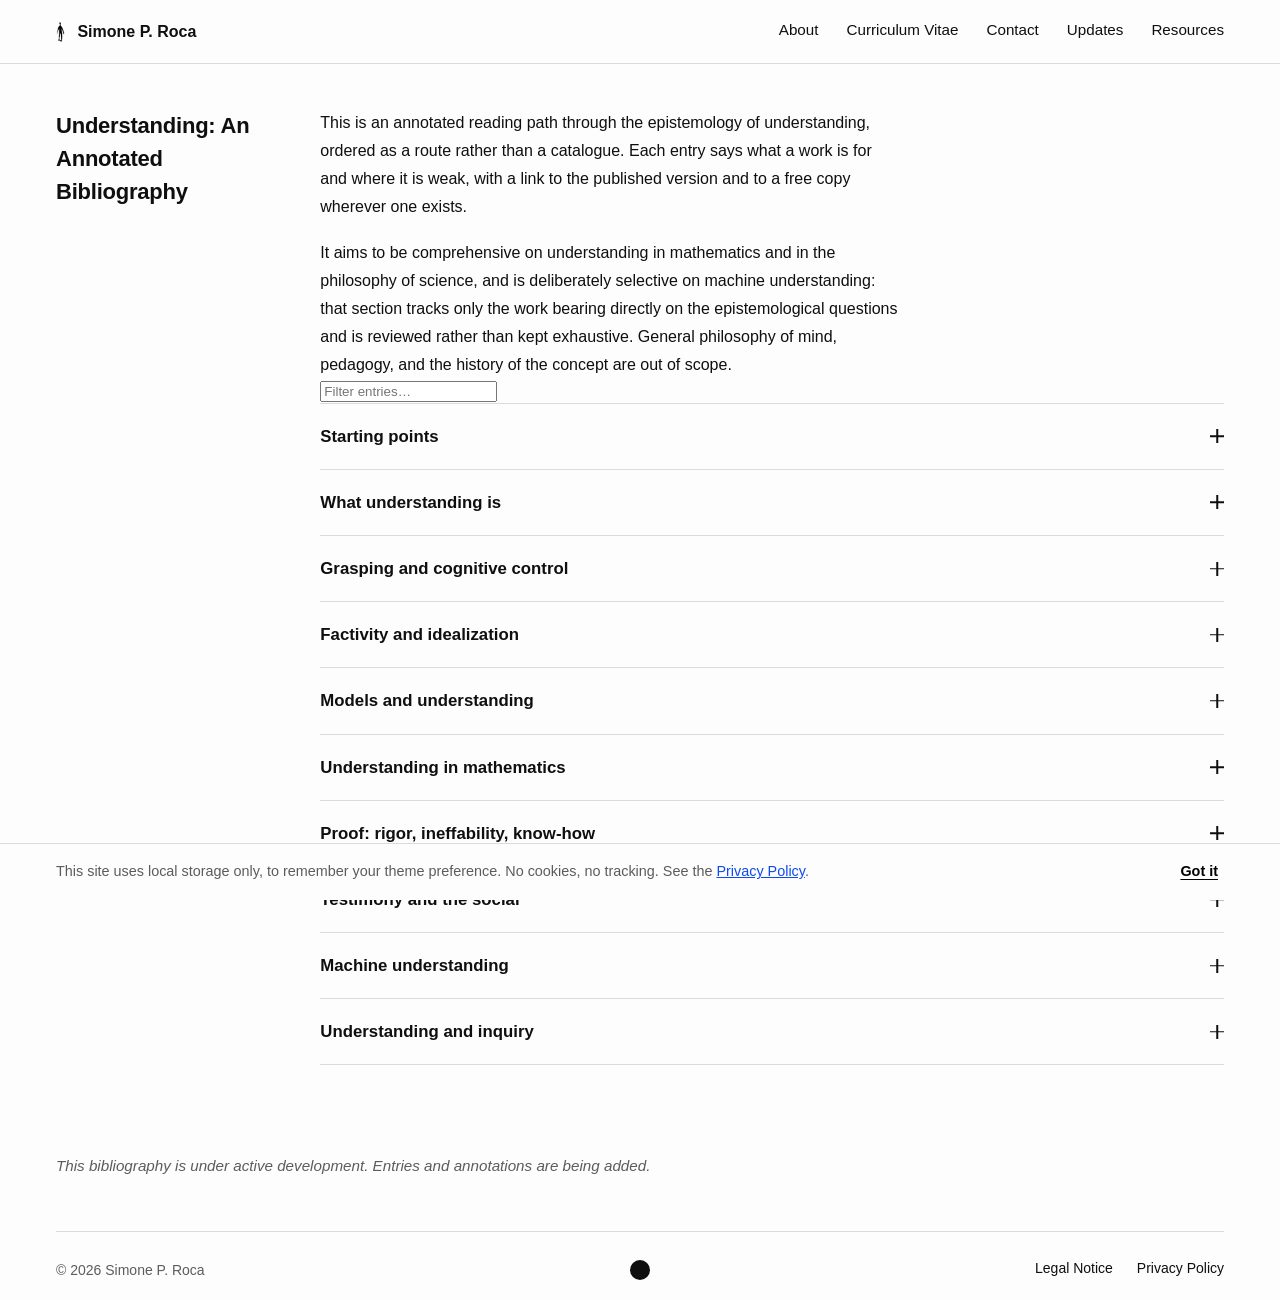
==== understanding/index.html @ 66e04dba "feat: scaffold /understanding/ bibliography page and wire Resources nav Co-Authored-By: Claude Sonne" ====
<!doctype html>
<html lang="en">
<head>
  <meta charset="utf-8" />
  <meta name="viewport" content="width=device-width, initial-scale=1" />
  <title>Understanding: An Annotated Bibliography &mdash; Simone P. Roca</title>
  <meta name="description" content="A curated, annotated reading path through the epistemology of understanding as it bears on mathematics and on machines." />
  <link rel="canonical" href="https://simone-p-roca.github.io/understanding/" />
  <link rel="shortcut icon" href="/favicon.ico" />
  <link rel="icon" href="/assets/icons/favicon.ico" sizes="any" />
  <link rel="icon" type="image/png" href="/assets/icons/favicon-32x32.png" sizes="32x32" />
  <link rel="icon" type="image/png" href="/assets/icons/favicon-16x16.png" sizes="16x16" />
  <link rel="apple-touch-icon" href="/assets/icons/apple-touch-icon.png" />
  <link rel="stylesheet" href="/assets/css/style.css" />
  <link rel="stylesheet" href="/assets/css/print.css" media="print" />
  <link rel="alternate" type="application/rss+xml" title="Simone P. Roca" href="/feed.xml" />
  <script>
    (function () {
      if ("scrollRestoration" in history) {
        history.scrollRestoration = "manual";
      }
      var isReload = false;
      try {
        var navEntries = performance.getEntriesByType("navigation");
        if (navEntries && navEntries[0]) {
          isReload = navEntries[0].type === "reload";
        } else if (performance.navigation) {
          isReload = performance.navigation.type === 1;
        }
      } catch (e) {}
      if (isReload) {
        (function () {
          function resetScroll() {
            if (window.location.hash) {
              try {
                history.replaceState(null, "", window.location.pathname + window.location.search);
              } catch (e) {}
            }
            window.scrollTo(0, 0);
          }
          resetScroll();
          requestAnimationFrame(resetScroll);
          window.addEventListener("pageshow", resetScroll);
          window.addEventListener("load", resetScroll);
        })();
      }
      try {
        var t = localStorage.getItem("theme");
        if (t !== "light" && t !== "dark") {
          t = window.matchMedia("(prefers-color-scheme: dark)").matches ? "dark" : "light";
        }
        document.documentElement.setAttribute("data-theme", t);
      } catch (e) {}
    })();
  </script>
</head>
<body>
  <a href="#main" class="skip-link">Skip to main content</a>
  <header class="nav is-scrolled">
    <div class="nav__inner">
      <div class="nav__brand">
        <a href="/" class="nav__logo" aria-label="Simone P. Roca, home">
          <img src="/assets/icons/logo-mark.png" alt="" width="20" height="47" />
        </a>
        <a href="/" class="nav__name" aria-hidden="true" tabindex="-1">Simone P. Roca</a>
      </div>
      <nav class="nav__links" aria-label="Primary">
        <a href="/#about">About</a>
        <a href="/#cv" aria-label="Curriculum Vitae"><span class="full" aria-hidden="true">Curriculum Vitae</span><span class="short" aria-hidden="true">CV</span></a>
        <a href="/#contact">Contact</a>
        <a href="/#updates">Updates</a>
        <a href="/understanding/" aria-current="page">Resources</a>
      </nav>
    </div>
  </header>

  <main id="main" tabindex="-1">
    <section class="block">
      <div class="wrap block__grid">
        <h1 class="block__title">Understanding: An Annotated Bibliography</h1>
        <div class="block__content">
          <p>This is an annotated reading path through the epistemology of understanding, ordered as a route rather than a catalogue. Each entry says what a work is for and where it is weak, with a link to the published version and to a free copy wherever one exists.</p>
          <p>It aims to be comprehensive on understanding in mathematics and in the philosophy of science, and is deliberately selective on machine understanding: that section tracks only the work bearing directly on the epistemological questions and is reviewed rather than kept exhaustive. General philosophy of mind, pedagogy, and the history of the concept are out of scope.</p>
          <input
            type="search"
            class="bib-filter"
            id="bib-filter"
            placeholder="Filter entries&hellip;"
            aria-label="Filter bibliography entries"
            autocomplete="off"
          />
          <p class="bib-count" id="bib-count" aria-live="polite" hidden></p>
          <details class="cv-section">
            <summary><h3>Starting points</h3><span class="cv-toggle" aria-hidden="true"></span></summary>
            <div class="cv-section__content"></div>
          </details>
          <details class="cv-section">
            <summary><h3>What understanding is</h3><span class="cv-toggle" aria-hidden="true"></span></summary>
            <div class="cv-section__content"></div>
          </details>
          <details class="cv-section">
            <summary><h3>Grasping and cognitive control</h3><span class="cv-toggle" aria-hidden="true"></span></summary>
            <div class="cv-section__content"></div>
          </details>
          <details class="cv-section">
            <summary><h3>Factivity and idealization</h3><span class="cv-toggle" aria-hidden="true"></span></summary>
            <div class="cv-section__content"></div>
          </details>
          <details class="cv-section">
            <summary><h3>Models and understanding</h3><span class="cv-toggle" aria-hidden="true"></span></summary>
            <div class="cv-section__content"></div>
          </details>
          <details class="cv-section">
            <summary><h3>Understanding in mathematics</h3><span class="cv-toggle" aria-hidden="true"></span></summary>
            <div class="cv-section__content"></div>
          </details>
          <details class="cv-section">
            <summary><h3>Proof: rigor, ineffability, know-how</h3><span class="cv-toggle" aria-hidden="true"></span></summary>
            <div class="cv-section__content"></div>
          </details>
          <details class="cv-section">
            <summary><h3>Testimony and the social</h3><span class="cv-toggle" aria-hidden="true"></span></summary>
            <div class="cv-section__content"></div>
          </details>
          <details class="cv-section">
            <summary><h3>Machine understanding</h3><span class="cv-toggle" aria-hidden="true"></span></summary>
            <div class="cv-section__content">
              <p class="placeholder">Reviewed August 2026 &mdash; selective by design.</p>
            </div>
          </details>
          <details class="cv-section">
            <summary><h3>Understanding and inquiry</h3><span class="cv-toggle" aria-hidden="true"></span></summary>
            <div class="cv-section__content"></div>
          </details>
        </div>
      </div>
    </section>

    <section class="block">
      <div class="wrap">
        <p class="placeholder">This bibliography is under active development. Entries and annotations are being added.</p>
      </div>
    </section>
  </main>

  <hr class="divider" />

  <footer class="footer">
    <div class="wrap footer__grid">
      <p class="footer__copyright">&copy; 2026 Simone P. Roca</p>
      <button type="button" class="theme-toggle" aria-label="Toggle dark mode" aria-pressed="false"></button>
      <nav class="footer__legal" aria-label="Legal">
        <a href="/legal-notice.html">Legal Notice</a>
        <a href="/privacy-policy.html">Privacy Policy</a>
      </nav>
    </div>
  </footer>

  <script src="/assets/js/main.js"></script>
</body>
</html>
---- assets/css/style.css ----
/* ---------- Tokens ---------- */
:root {
  --bg: #fdfdfd;
  --fg: #0f0f0f;
  --fg-muted: #5c5c5c;
  --border: rgba(15, 15, 15, 0.14);
  --accent: #0E4BEF;
  --nav-height: 64px;
  --side-pad: clamp(20px, 5vw, 56px);
  --font-sans: Helvetica, "Helvetica Neue", Arial, sans-serif;
}

@media (prefers-color-scheme: dark) {
  :root:not([data-theme="light"]) {
    --bg: #0d0d0d;
    --fg: #f2f2f2;
    --fg-muted: #a3a3a3;
    --border: rgba(255, 255, 255, 0.16);
    --accent: #7999ED;
  }
}
:root[data-theme="dark"] {
  --bg: #0d0d0d;
  --fg: #f2f2f2;
  --fg-muted: #a3a3a3;
  --border: rgba(255, 255, 255, 0.16);
  --accent: #7999ED;
}

/* ---------- Reset ---------- */
*, *::before, *::after { box-sizing: border-box; }
html { -webkit-text-size-adjust: 100%; }
body {
  margin: 0;
  background: var(--bg);
  color: var(--fg);
  font-family: var(--font-sans);
  font-feature-settings: "cv02", "cv03", "cv04", "cv11";
  line-height: 1.5;
  -webkit-font-smoothing: antialiased;
}
h1, h2, h3, h4, p, address { margin: 0; }
a { color: inherit; }
img { max-width: 100%; display: block; }
.accent { color: var(--accent); }

:focus-visible {
  outline: 2px solid var(--accent);
  outline-offset: 2px;
}

.skip-link {
  position: absolute;
  top: 0;
  left: 0;
  z-index: 100;
  transform: translateY(-100%);
  padding: 12px 20px;
  background: var(--fg);
  color: var(--bg);
  font-weight: 700;
  text-decoration: none;
  transition: transform 0.15s ease;
}
.skip-link:focus-visible {
  transform: translateY(0);
  outline-color: var(--bg);
}

.wrap {
  padding-inline: var(--side-pad);
}

/* ---------- Nav ---------- */
.nav {
  position: sticky;
  top: 0;
  z-index: 20;
  height: var(--nav-height);
  background: var(--bg);
  border-bottom: 1px solid transparent;
  transition: border-color 0.3s ease;
}
.nav.is-scrolled { border-bottom-color: var(--border); }
.nav__inner {
  padding-inline: var(--side-pad);
  height: 100%;
  display: flex;
  align-items: center;
  justify-content: space-between;
  gap: 16px;
}
.nav__brand {
  display: flex;
  align-items: center;
  gap: 12px;
}
.nav__logo {
  display: flex;
  align-items: center;
  flex-shrink: 0;
  transition: opacity 0.15s ease;
}
.nav__logo:hover { opacity: 0.7; }
.nav__logo img {
  display: block;
  height: 22px;
  width: auto;
}
:root[data-theme="dark"] .nav__logo img { filter: invert(1); }
@media (prefers-color-scheme: dark) {
  :root:not([data-theme="light"]) .nav__logo img { filter: invert(1); }
}
.nav__name {
  font-weight: 700;
  text-decoration: none;
  white-space: nowrap;
  opacity: 0;
  transform: translateY(-4px);
  transition: opacity 0.18s ease, transform 0.18s ease;
  pointer-events: none;
}
.nav.is-scrolled .nav__name {
  opacity: 1;
  transform: translateY(0);
  pointer-events: auto;
}
.nav__links {
  display: flex;
  align-items: center;
  gap: clamp(14px, 2.5vw, 28px);
  font-size: 0.95rem;
  font-weight: 500;
}
.nav__links a {
  text-decoration: none;
  border-bottom: 1px solid transparent;
  padding-bottom: 2px;
  transition: border-color 0.2s ease, opacity 0.15s ease;
}
.nav__links a:hover { border-color: var(--fg); opacity: 0.7; }
.nav__links .short { display: none; }
@media (max-width: 480px) {
  .nav__links .full { display: none; }
  .nav__links .short { display: inline; }
}

/* ---------- Hero ---------- */
.hero {
  padding-top: clamp(40px, 8vh, 88px);
  padding-bottom: clamp(28px, 5vh, 56px);
}
.hero h1 {
  font-size: clamp(1.9rem, 1rem + 4.5vw, 4.4rem);
  font-weight: 800;
  letter-spacing: -0.02em;
  line-height: 1.18;
}
.hero__inner {
  display: grid;
  grid-template-columns: 1fr;
  gap: 24px;
  align-items: center;
}
@media (min-width: 768px) {
  .hero__inner { grid-template-columns: 1fr 4fr; gap: clamp(24px, 3vw, 48px); }
}
.hero__photo {
  width: clamp(96px, 14vw, 200px);
  height: clamp(96px, 14vw, 200px);
  border-radius: 50%;
  object-fit: cover;
}

/* ---------- Dividers ---------- */
.divider {
  border: none;
  border-top: 1px solid var(--border);
  margin-inline: var(--side-pad);
  scroll-margin-top: var(--nav-height);
}

/* ---------- Blocks ---------- */
.block { padding-block: clamp(28px, 5vh, 56px); }
.block__grid {
  display: grid;
  grid-template-columns: 1fr;
  gap: 20px;
}
@media (min-width: 768px) {
  .block__grid { grid-template-columns: 1fr 4fr; gap: clamp(24px, 3vw, 48px); }
}
.block__title {
  font-size: 1.375rem;
  font-weight: 700;
  letter-spacing: -0.01em;
}
.cv-download {
  display: inline-flex;
  align-items: center;
  gap: 8px;
  margin-top: 14px;
  padding: 7px 15px;
  font-size: 0.9rem;
  font-weight: 500;
  color: var(--fg);
  text-decoration: none;
  border: 1px solid var(--border);
  border-radius: 999px;
  transition: border-color 0.2s ease, opacity 0.15s ease;
}
.cv-download:hover { border-color: var(--fg); }
.cv-download:focus-visible {
  outline: 2px solid var(--accent);
  outline-offset: 2px;
}
.cv-download__icon {
  width: 9px;
  height: 9px;
  border-left: 1.5px solid currentColor;
  border-bottom: 1.5px solid currentColor;
  transform: translateY(-2px) rotate(-45deg);
  flex-shrink: 0;
}
.block__content p {
  font-size: 1rem;
  line-height: 1.75;
  max-width: 65ch;
}
.block__content p + p { margin-top: 1.1em; }
.block__content--cols {
  column-count: 1;
  column-gap: 48px;
}
/* Keep each paragraph whole; never split a line off into the next column. */
.block__content--cols p { break-inside: avoid; }
@media (min-width: 768px) {
  .block__content--cols { column-count: 2; }
}
.block__content em, .block__content i { font-style: italic; }
.block__content a {
  text-decoration: underline;
  text-underline-offset: 2px;
  transition: opacity 0.15s ease;
}
.block__content a:hover { opacity: 0.7; }

/* ---------- CV accordion ---------- */
.cv-section {
  border-top: 1px solid var(--border);
}
.cv-section:last-of-type { border-bottom: 1px solid var(--border); }
.cv-section summary {
  cursor: pointer;
  list-style: none;
  display: flex;
  align-items: center;
  justify-content: space-between;
  padding-block: 20px;
  transition: opacity 0.15s ease;
}
.cv-section summary:hover { opacity: 0.7; }
.cv-section summary::-webkit-details-marker { display: none; }
.cv-section summary h3 {
  font-size: 1.05rem;
  font-weight: 700;
}
.cv-toggle {
  position: relative;
  width: 14px;
  height: 14px;
  flex-shrink: 0;
}
.cv-toggle::before,
.cv-toggle::after {
  content: "";
  position: absolute;
  background: var(--fg);
  transition: transform 0.2s ease;
}
.cv-toggle::before {
  top: 50%;
  left: 0;
  width: 100%;
  height: 1.5px;
  transform: translateY(-50%);
}
.cv-toggle::after {
  left: 50%;
  top: 0;
  width: 1.5px;
  height: 100%;
  transform: translateX(-50%);
}
.cv-section[open] .cv-toggle::after { transform: translateX(-50%) scaleY(0); }
.cv-section__content { padding-bottom: 24px; }
.block__content .cv-entry {
  font-size: 1rem;
  line-height: 1.6;
  max-width: none;
}
.cv-entry + .cv-entry { margin-top: 10px; }
.cv-entry__title { font-weight: 700; }
.cv-entry__meta { color: var(--fg-muted); }
.placeholder {
  font-size: 0.95rem;
  font-style: italic;
  color: var(--fg-muted);
}
.legal-heading {
  font-size: 1.05rem;
  font-weight: 700;
  margin-top: 1.75em;
}
.legal-heading:first-of-type { margin-top: 1.25em; }
.legal-heading + p { margin-top: 0.5em; }

/* ---------- Contact ---------- */
.block__content--split {
  display: flex;
  flex-direction: column;
  gap: 32px;
}
@media (min-width: 640px) {
  .block__content--split {
    flex-direction: row;
    gap: clamp(24px, 3vw, 48px);
  }
  .block__content--split > * { flex: 1 1 0; }
}
.contact-links {
  display: grid;
  grid-template-columns: repeat(2, auto);
  grid-template-rows: repeat(3, auto);
  grid-auto-flow: column;
  column-gap: 40px;
  row-gap: 8px;
}
.contact-links a {
  width: fit-content;
  text-decoration: underline;
  text-underline-offset: 3px;
  font-size: 1rem;
  transition: opacity 0.15s ease;
}
.contact-links a:hover { opacity: 0.7; }
address {
  font-style: normal;
  line-height: 1.75;
  color: var(--fg-muted);
  font-size: 0.95rem;
}

/* ---------- Updates ---------- */
.updates-list {
  list-style: none;
  margin: 0;
  padding: 0;
}
.updates-item {
  display: flex;
  gap: 24px;
  padding-block: 16px;
  border-top: 1px solid var(--border);
  scroll-margin-top: var(--nav-height);
}
.updates-item[hidden] {
  display: none;
}
.updates-date {
  flex: 0 0 140px;
  font-variant-numeric: tabular-nums;
  color: var(--fg-muted);
  font-size: 0.95rem;
}
.updates-text {
  flex: 1;
  font-size: 1rem;
  line-height: 1.6;
}
@media (max-width: 480px) {
  .updates-item { flex-direction: column; gap: 4px; }
  .updates-date { flex: none; }
}
.updates-more {
  display: block;
  margin-top: 24px;
  font: inherit;
  font-size: 0.95rem;
  font-weight: 500;
  color: var(--fg);
  background: none;
  border: none;
  padding: 0;
  text-decoration: underline;
  text-underline-offset: 3px;
  cursor: pointer;
  transition: opacity 0.15s ease;
}
.updates-more:hover { opacity: 0.7; }

/* ---------- Footer ---------- */
.footer__grid {
  display: grid;
  grid-template-columns: 1fr auto 1fr;
  align-items: center;
  gap: 16px;
  padding-block: 18px;
}
.footer__copyright {
  font-size: 0.875rem;
  color: var(--fg-muted);
}
.footer__legal {
  display: flex;
  justify-content: flex-end;
  gap: 24px;
  font-size: 0.875rem;
}
.footer__legal a {
  text-decoration: none;
  border-bottom: 1px solid transparent;
  padding-bottom: 2px;
  transition: border-color 0.2s ease, opacity 0.15s ease;
}
.footer__legal a:hover { border-color: var(--fg); opacity: 0.7; }

.theme-toggle {
  justify-self: center;
  width: 20px;
  height: 20px;
  border-radius: 50%;
  border: none;
  background: var(--fg);
  padding: 0;
  cursor: pointer;
  transition: transform 0.15s ease, opacity 0.15s ease;
}
.theme-toggle:hover { transform: scale(1.1); opacity: 0.7; }

@media (max-width: 560px) {
  .footer__grid {
    grid-template-columns: 1fr;
    justify-items: center;
    gap: 20px;
    text-align: center;
  }
  .footer__legal { justify-content: center; }
}

/* ---------- 404 ---------- */
.error-hero {
  min-height: calc(100dvh - var(--nav-height));
  display: flex;
  align-items: center;
}
.error-hero .wrap { padding-block: clamp(40px, 8vh, 88px); }
.error-hero h1 { display: flex; flex-direction: column; }
.error-code {
  font-size: clamp(4rem, 2rem + 10vw, 9rem);
  font-weight: 800;
  line-height: 1;
  letter-spacing: -0.02em;
}
.error-title {
  font-size: clamp(1.5rem, 1rem + 2vw, 2.25rem);
  font-weight: 800;
  letter-spacing: -0.02em;
  margin-top: 8px;
}
.error-text {
  margin-top: 16px;
  font-size: 1rem;
  color: var(--fg-muted);
  max-width: 45ch;
}
.error-link {
  display: inline-block;
  margin-top: 24px;
  text-decoration: underline;
  text-underline-offset: 3px;
  transition: opacity 0.15s ease;
}
.error-link:hover { opacity: 0.7; }

/* ---------- Reduced motion ---------- */
@media (prefers-reduced-motion: reduce) {
  .nav__name, .nav, .cv-toggle::before, .cv-toggle::after, .theme-toggle,
  .nav__logo, .nav__links a, .cv-section summary, .contact-links a,
  .updates-more, .footer__legal a, .block__content a, .skip-link,
  .cv-download, .cookie-banner button {
    transition: none !important;
  }
}

/* ---------- Cookie banner ---------- */
.cookie-banner {
  position: fixed;
  bottom: 0;
  left: 0;
  right: 0;
  z-index: 50;
  display: flex;
  flex-wrap: wrap;
  align-items: center;
  justify-content: space-between;
  gap: 16px;
  padding: 16px var(--side-pad);
  background: var(--bg);
  border-top: 1px solid var(--border);
  font-size: 0.9rem;
}
.cookie-banner p { margin: 0; color: var(--fg-muted); }
.cookie-banner a { color: var(--accent); text-decoration: underline; }
.cookie-banner button {
  flex-shrink: 0;
  font: inherit;
  font-weight: 700;
  background: none;
  border: none;
  text-decoration: underline;
  text-underline-offset: 3px;
  cursor: pointer;
  transition: opacity 0.15s ease;
}
.cookie-banner button:hover { opacity: 0.7; }
---- assets/css/print.css ----
@media print {
  :root {
    --bg: #fff;
    --fg: #000;
    --fg-muted: #333;
    --border: #000;
    --accent: #000;
  }

  .nav,
  .footer,
  .theme-toggle {
    display: none;
  }

  body {
    background: #fff;
    color: #000;
    font-size: 11pt;
  }

  a {
    text-decoration: underline;
  }

  a[href^="http"]::after {
    content: " (" attr(href) ")";
    font-size: 9pt;
  }

  .block__title,
  h1, h2, h3 {
    break-after: avoid;
  }

  p,
  address,
  .cv-section,
  .updates-item {
    break-inside: avoid;
  }

  /* Print full CV content, not just the collapsed accordion headers */
  .cv-toggle {
    display: none;
  }
  .cv-section:not([open]) .cv-section__content {
    display: block !important;
  }

  /* Print every update row, not just the ones currently expanded in the browser */
  .updates-item[hidden] {
    display: flex !important;
  }
  .updates-more,
  .cv-download {
    display: none;
  }

  .divider {
    border-top-color: #000;
  }

  @page {
    margin: 2cm;
  }
}
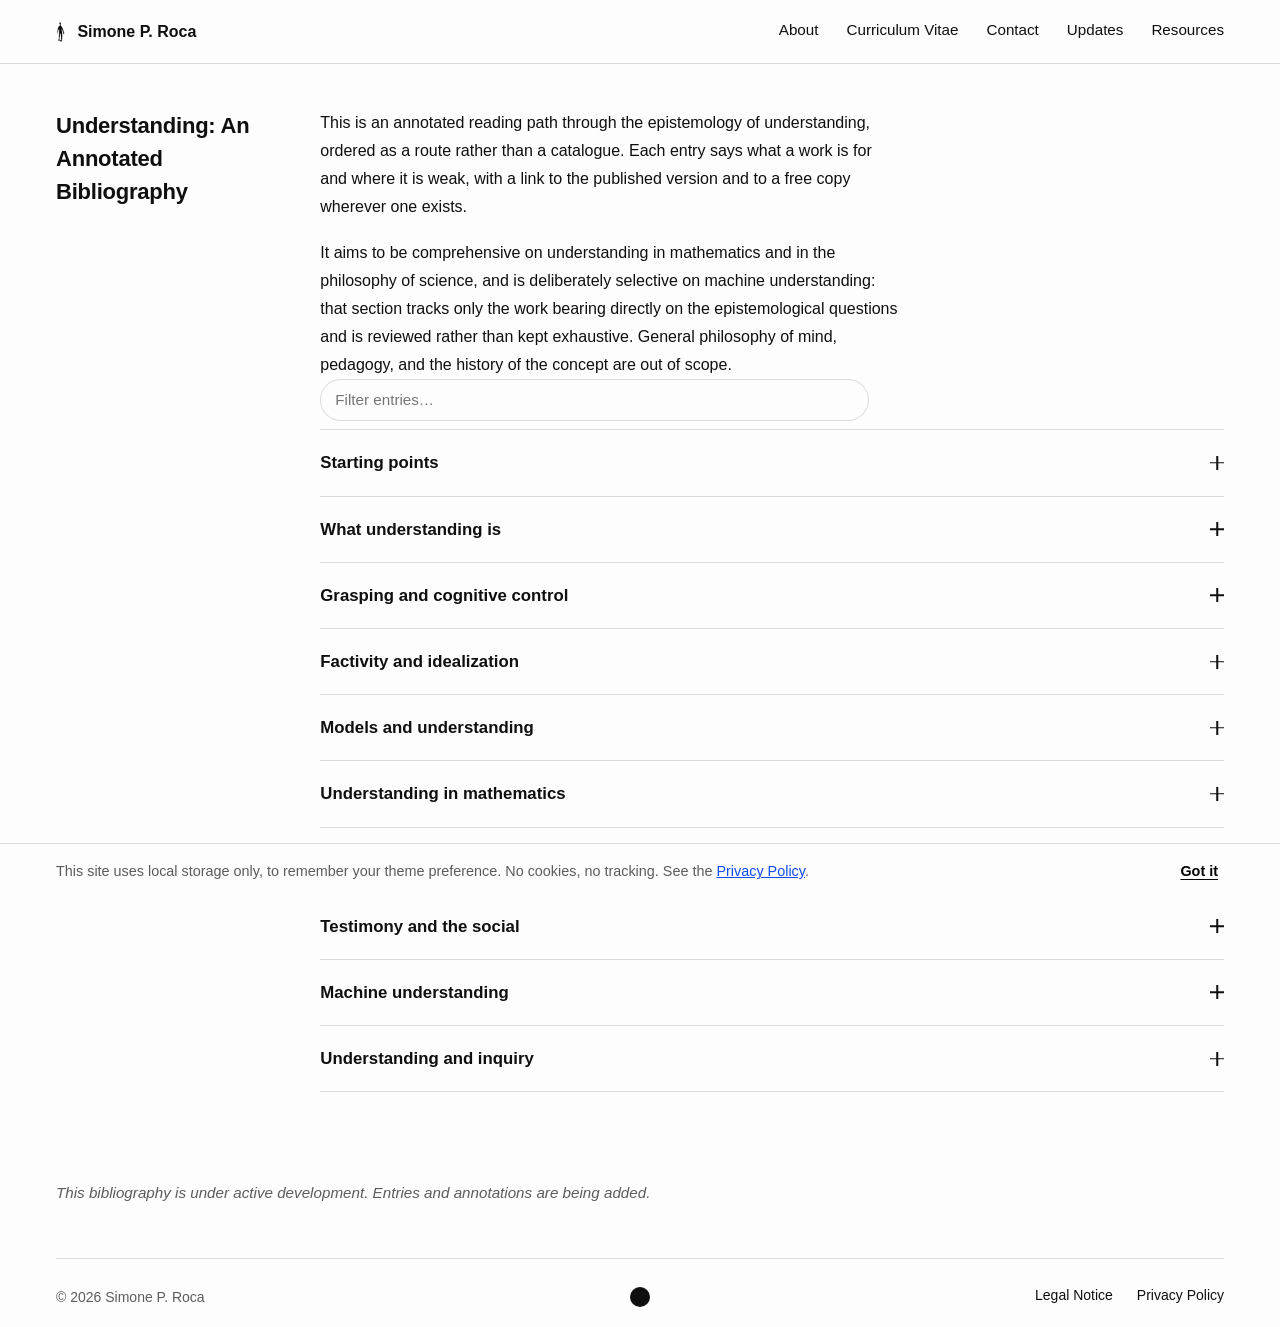
==== commit 6693c860: "feat: seed /understanding/ with 25 entries (citations + links, annotations pending) Populate all ten" ====
--- a/understanding/index.html
+++ b/understanding/index.html
@@ -92,45 +92,179 @@
           <p class="bib-count" id="bib-count" aria-live="polite" hidden></p>
           <details class="cv-section">
             <summary><h3>Starting points</h3><span class="cv-toggle" aria-hidden="true"></span></summary>
-            <div class="cv-section__content"></div>
+            <div class="cv-section__content">
+              <div class="bib-entry" id="bib-hannon2021">
+                <p class="bib-entry__cite">Hannon, M. (2021). <cite>Recent Work in the Epistemology of Understanding</cite>. American Philosophical Quarterly, 58(3), 269&ndash;290.</p>
+                <p class="bib-entry__links"><a href="https://doi.org/10.2307/48616060">DOI</a> <a href="https://philarchive.org/rec/HANRWI-2">Free copy</a></p>
+                <p class="bib-entry__note bib-entry__note--stub">Annotation in progress.</p>
+              </div>
+              <div class="bib-entry" id="bib-gordon2017">
+                <p class="bib-entry__cite">Gordon, E. C. (2017). <cite>Understanding in Epistemology</cite>. Internet Encyclopedia of Philosophy.</p>
+                <p class="bib-entry__links"><a href="https://iep.utm.edu/understa/">Publisher</a></p>
+                <p class="bib-entry__note bib-entry__note--stub">Annotation in progress.</p>
+              </div>
+              <div class="bib-entry" id="bib-baumberger2016">
+                <p class="bib-entry__cite">Baumberger, C., Beisbart, C. &amp; Brun, G. (2016). <cite>What Is Understanding? An Overview of Recent Debates in Epistemology and Philosophy of Science</cite>. In S. R. Grimm, C. Baumberger &amp; S. Ammon (Eds.), Explaining Understanding: New Perspectives from Epistemology and Philosophy of Science. Routledge.</p>
+                <p class="bib-entry__links"><a href="https://www.taylorfrancis.com/chapters/edit/10.4324/9781315686110-1/understanding-overview-recent-debates-epistemology-philosophy-science-christoph-baumberger-claus-beisbart-georg-brun">Publisher</a> <a href="https://www.research-collection.ethz.ch/handle/20.500.11850/121803">Free copy</a></p>
+                <p class="bib-entry__note bib-entry__note--stub">Annotation in progress.</p>
+              </div>
+            </div>
           </details>
           <details class="cv-section">
             <summary><h3>What understanding is</h3><span class="cv-toggle" aria-hidden="true"></span></summary>
-            <div class="cv-section__content"></div>
+            <div class="cv-section__content">
+              <div class="bib-entry" id="bib-kvanvig2003">
+                <p class="bib-entry__cite">Kvanvig, J. L. (2003). <cite>The Value of Knowledge and the Pursuit of Understanding</cite>. Cambridge University Press.</p>
+                <p class="bib-entry__links"><a href="https://doi.org/10.1017/CBO9780511498909">DOI</a></p>
+                <p class="bib-entry__note bib-entry__note--stub">Annotation in progress.</p>
+              </div>
+              <div class="bib-entry" id="bib-grimm2006">
+                <p class="bib-entry__cite">Grimm, S. R. (2006). <cite>Is Understanding a Species of Knowledge?</cite> The British Journal for the Philosophy of Science, 57(3), 515&ndash;535.</p>
+                <p class="bib-entry__links"><a href="https://doi.org/10.1093/bjps/axl015">DOI</a> <a href="https://faculty.fordham.edu/sgrimm/Site/Papers_and_Presentations_files/Grimm-2006-BJPS-Is%20Understanding%20a%20Species%20of%20Knowledge%20copy%202.pdf">Free copy</a></p>
+                <p class="bib-entry__note bib-entry__note--stub">Annotation in progress.</p>
+              </div>
+              <div class="bib-entry" id="bib-elgin2017">
+                <p class="bib-entry__cite">Elgin, C. Z. (2017). <cite>True Enough</cite>. MIT Press.</p>
+                <p class="bib-entry__links"><a href="https://doi.org/10.7551/mitpress/9780262036535.001.0001">DOI</a></p>
+                <p class="bib-entry__note bib-entry__note--stub">Annotation in progress.</p>
+              </div>
+            </div>
           </details>
           <details class="cv-section">
             <summary><h3>Grasping and cognitive control</h3><span class="cv-toggle" aria-hidden="true"></span></summary>
-            <div class="cv-section__content"></div>
+            <div class="cv-section__content">
+              <div class="bib-entry" id="bib-hills2016">
+                <p class="bib-entry__cite">Hills, A. (2016). <cite>Understanding Why</cite>. No&ucirc;s, 50(4), 661&ndash;688.</p>
+                <p class="bib-entry__links"><a href="https://doi.org/10.1111/nous.12092">DOI</a></p>
+                <p class="bib-entry__note bib-entry__note--stub">Annotation in progress.</p>
+              </div>
+              <div class="bib-entry" id="bib-chudnoff2014">
+                <p class="bib-entry__cite">Chudnoff, E. (2014). <cite>Is Intuition Based on Understanding?</cite> Philosophy and Phenomenological Research, 89(1), 42&ndash;67.</p>
+                <p class="bib-entry__links"><a href="https://doi.org/10.1111/phpr.12001">DOI</a> <a href="https://philarchive.org/rec/CHUIIB">Free copy</a></p>
+                <p class="bib-entry__note bib-entry__note--stub">Annotation in progress.</p>
+              </div>
+              <div class="bib-entry" id="bib-boghossian2016">
+                <p class="bib-entry__cite">Boghossian, P. (2016). <cite>Intuitions and the Understanding</cite>. In M. &Aacute;. Fern&aacute;ndez Vargas (Ed.), Performance Epistemology: Foundations and Applications (pp. 137&ndash;150). Oxford University Press.</p>
+                <p class="bib-entry__links"><a href="https://paulboghossian.com/docs/IU.pdf">Free copy</a></p>
+                <p class="bib-entry__note bib-entry__note--stub">Annotation in progress.</p>
+              </div>
+            </div>
           </details>
           <details class="cv-section">
             <summary><h3>Factivity and idealization</h3><span class="cv-toggle" aria-hidden="true"></span></summary>
-            <div class="cv-section__content"></div>
+            <div class="cv-section__content">
+              <div class="bib-entry" id="bib-mizrahi2012">
+                <p class="bib-entry__cite">Mizrahi, M. (2012). <cite>Idealizations and Scientific Understanding</cite>. Philosophical Studies, 160(2), 237&ndash;252.</p>
+                <p class="bib-entry__links"><a href="https://doi.org/10.1007/s11098-011-9716-3">DOI</a></p>
+                <p class="bib-entry__note bib-entry__note--stub">Annotation in progress.</p>
+              </div>
+              <div class="bib-entry" id="bib-dalessandro2024">
+                <p class="bib-entry__cite">D&rsquo;Alessandro, W. (2024). <cite>Unrealistic Models in Mathematics</cite>. Philosophers&rsquo; Imprint.</p>
+                <p class="bib-entry__links"><a href="https://doi.org/10.3998/phimp.1712">DOI</a> <a href="https://philarchive.org/rec/DALUMI">Free copy</a></p>
+                <p class="bib-entry__note bib-entry__note--stub">Annotation in progress.</p>
+              </div>
+            </div>
           </details>
           <details class="cv-section">
             <summary><h3>Models and understanding</h3><span class="cv-toggle" aria-hidden="true"></span></summary>
-            <div class="cv-section__content"></div>
+            <div class="cv-section__content">
+              <div class="bib-entry" id="bib-weisberg2013">
+                <p class="bib-entry__cite">Weisberg, M. (2013). <cite>Simulation and Similarity: Using Models to Understand the World</cite>. Oxford University Press.</p>
+                <p class="bib-entry__links"><a href="https://doi.org/10.1093/acprof:oso/9780199933662.001.0001">DOI</a></p>
+                <p class="bib-entry__note bib-entry__note--stub">Annotation in progress.</p>
+              </div>
+              <div class="bib-entry" id="bib-frigg2025">
+                <p class="bib-entry__cite">Frigg, R. &amp; Nguyen, J. (2025). <cite>Stabilising Understanding</cite>. Philosophical Studies.</p>
+                <p class="bib-entry__links"><a href="https://doi.org/10.1007/s11098-025-02384-y">DOI</a> <a href="https://researchonline.lse.ac.uk/id/eprint/128907/">Free copy</a></p>
+                <p class="bib-entry__note bib-entry__note--stub">Annotation in progress.</p>
+              </div>
+            </div>
           </details>
           <details class="cv-section">
             <summary><h3>Understanding in mathematics</h3><span class="cv-toggle" aria-hidden="true"></span></summary>
-            <div class="cv-section__content"></div>
+            <div class="cv-section__content">
+              <div class="bib-entry" id="bib-avigad2026">
+                <p class="bib-entry__cite">Avigad, J. (2026). <cite>Mathematical Understanding</cite>. PhilSci-Archive preprint.</p>
+                <p class="bib-entry__links"><a href="https://philsci-archive.pitt.edu/29256/">Free copy</a></p>
+                <p class="bib-entry__note bib-entry__note--stub">Annotation in progress.</p>
+              </div>
+              <div class="bib-entry" id="bib-hamamimorris2024">
+                <p class="bib-entry__cite">Hamami, Y. &amp; Morris, R. L. (2024). <cite>Understanding in Mathematics: The Case of Mathematical Proofs</cite>. No&ucirc;s, 58(4), 1073&ndash;1106.</p>
+                <p class="bib-entry__links"><a href="https://doi.org/10.1111/nous.12489">DOI</a> <a href="https://orbi.uliege.be/bitstream/2268/333872/1/Nous-2024-Hamami-UnderstandinginmathematicsThecaseofmathematicalproofs.pdf">Free copy</a></p>
+                <p class="bib-entry__note bib-entry__note--stub">Annotation in progress.</p>
+              </div>
+              <div class="bib-entry" id="bib-hunt2021">
+                <p class="bib-entry__cite">Hunt, J. R. (2021). <cite>Understanding and Equivalent Reformulations</cite>. Philosophy of Science, 88(5), 810&ndash;823.</p>
+                <p class="bib-entry__links"><a href="https://doi.org/10.1086/715216">DOI</a> <a href="https://philarchive.org/rec/HUNUAE">Free copy</a></p>
+                <p class="bib-entry__note bib-entry__note--stub">Annotation in progress.</p>
+              </div>
+            </div>
           </details>
           <details class="cv-section">
             <summary><h3>Proof: rigor, ineffability, know-how</h3><span class="cv-toggle" aria-hidden="true"></span></summary>
-            <div class="cv-section__content"></div>
+            <div class="cv-section__content">
+              <div class="bib-entry" id="bib-burgessdetoffoli2022">
+                <p class="bib-entry__cite">Burgess, J. P. &amp; De Toffoli, S. (2022). <cite>What Is Mathematical Rigor?</cite> APhEx, 25, 1&ndash;17.</p>
+                <p class="bib-entry__links"><a href="https://www.aphex.it/what-is-mathematical-rigor-2/">Publisher</a> <a href="https://philarchive.org/rec/BURWIM-6">Free copy</a></p>
+                <p class="bib-entry__note bib-entry__note--stub">Annotation in progress.</p>
+              </div>
+              <div class="bib-entry" id="bib-detoffoli2021">
+                <p class="bib-entry__cite">De Toffoli, S. (2021). <cite>Reconciling Rigor and Intuition</cite>. Erkenntnis, 86(6), 1783&ndash;1802.</p>
+                <p class="bib-entry__links"><a href="https://doi.org/10.1007/s10670-020-00280-x">DOI</a> <a href="https://philarchive.org/rec/DETRRA-2">Free copy</a></p>
+                <p class="bib-entry__note bib-entry__note--stub">Annotation in progress.</p>
+              </div>
+            </div>
           </details>
           <details class="cv-section">
             <summary><h3>Testimony and the social</h3><span class="cv-toggle" aria-hidden="true"></span></summary>
-            <div class="cv-section__content"></div>
+            <div class="cv-section__content">
+              <div class="bib-entry" id="bib-goldberg2010">
+                <p class="bib-entry__cite">Goldberg, S. C. (2010). <cite>Relying on Others: An Essay in Epistemology</cite>. Oxford University Press.</p>
+                <p class="bib-entry__links"><a href="https://doi.org/10.1093/acprof:oso/9780199593248.001.0001">DOI</a></p>
+                <p class="bib-entry__note bib-entry__note--stub">Annotation in progress.</p>
+              </div>
+              <div class="bib-entry" id="bib-boyd2017">
+                <p class="bib-entry__cite">Boyd, K. (2017). <cite>Testifying Understanding</cite>. Episteme, 14(1), 103&ndash;127.</p>
+                <p class="bib-entry__links"><a href="https://doi.org/10.1017/epi.2015.53">DOI</a> <a href="https://philarchive.org/rec/BOYTU">Free copy</a></p>
+                <p class="bib-entry__note bib-entry__note--stub">Annotation in progress.</p>
+              </div>
+            </div>
           </details>
           <details class="cv-section">
             <summary><h3>Machine understanding</h3><span class="cv-toggle" aria-hidden="true"></span></summary>
             <div class="cv-section__content">
               <p class="placeholder">Reviewed August 2026 &mdash; selective by design.</p>
+              <div class="bib-entry" id="bib-grimm2026">
+                <p class="bib-entry__cite">Grimm, S. R., Vukov, J. &amp; Aminoff, E. (2026). <cite>Levels of Understanding, World Models, and Artificial Intelligence</cite>. Philosophical Studies.</p>
+                <p class="bib-entry__links"><a href="https://doi.org/10.1007/s11098-026-02538-6">DOI</a> <a href="https://philarchive.org/rec/GRILOU">Free copy</a></p>
+                <p class="bib-entry__note bib-entry__note--stub">Annotation in progress.</p>
+              </div>
+              <div class="bib-entry" id="bib-chen2026">
+                <p class="bib-entry__cite">Chen, H., Grimm, S. R., Russakovsky, O. &amp; Lombrozo, T. (2026). <cite>Machine Understanding</cite>. Trends in Cognitive Sciences.</p>
+                <p class="bib-entry__links"><a href="https://doi.org/10.1016/j.tics.2026.04.003">DOI</a> <a href="https://philarchive.org/rec/CHEMUJ">Free copy</a></p>
+                <p class="bib-entry__note bib-entry__note--stub">Annotation in progress.</p>
+              </div>
+              <div class="bib-entry" id="bib-haschmidhuber2018">
+                <p class="bib-entry__cite">Ha, D. &amp; Schmidhuber, J. (2018). <cite>World Models</cite>. arXiv:1803.10122.</p>
+                <p class="bib-entry__links"><a href="https://arxiv.org/abs/1803.10122">Free copy</a></p>
+                <p class="bib-entry__note bib-entry__note--stub">Annotation in progress.</p>
+              </div>
             </div>
           </details>
           <details class="cv-section">
             <summary><h3>Understanding and inquiry</h3><span class="cv-toggle" aria-hidden="true"></span></summary>
-            <div class="cv-section__content"></div>
+            <div class="cv-section__content">
+              <div class="bib-entry" id="bib-friedman2020">
+                <p class="bib-entry__cite">Friedman, J. (2020). <cite>The Epistemic and the Zetetic</cite>. The Philosophical Review, 129(4), 501&ndash;536.</p>
+                <p class="bib-entry__links"><a href="https://doi.org/10.1215/00318108-8540918">DOI</a> <a href="https://jfriedmanphilo.github.io/E&amp;Z.pdf">Free copy</a></p>
+                <p class="bib-entry__note bib-entry__note--stub">Annotation in progress.</p>
+              </div>
+              <div class="bib-entry" id="bib-elshazly2025">
+                <p class="bib-entry__cite">El Shazly, A. (2025). <cite>Inquiring to Understand</cite>. The Philosophical Quarterly.</p>
+                <p class="bib-entry__links"><a href="https://doi.org/10.1093/pq/pqaf098">DOI</a> <a href="https://philarchive.org/rec/ELSITU">Free copy</a></p>
+                <p class="bib-entry__note bib-entry__note--stub">Annotation in progress.</p>
+              </div>
+            </div>
           </details>
         </div>
       </div>
--- a/assets/css/style.css
+++ b/assets/css/style.css
@@ -483,12 +483,56 @@
 }
 .error-link:hover { opacity: 0.7; }
 
+/* ---------- Bibliography ---------- */
+.bib-filter {
+  width: 100%;
+  max-width: 65ch;
+  margin-bottom: 8px;
+  padding: 9px 14px;
+  font: inherit;
+  font-size: 0.95rem;
+  color: var(--fg);
+  background: var(--bg);
+  border: 1px solid var(--border);
+  border-radius: 999px;
+}
+.bib-filter:focus-visible { outline: 2px solid var(--accent); outline-offset: 2px; }
+.bib-count {
+  font-size: 0.85rem;
+  color: var(--fg-muted);
+  margin-bottom: 4px;
+}
+.bib-entry { padding-block: 14px; max-width: 70ch; }
+.bib-entry + .bib-entry { border-top: 1px solid var(--border); }
+.bib-entry[hidden] { display: none; }
+.bib-entry__cite { font-size: 1rem; line-height: 1.6; }
+.bib-entry__cite cite { font-style: italic; }
+.bib-entry__links {
+  margin-top: 4px;
+  font-size: 0.9rem;
+}
+.bib-entry__links a {
+  text-decoration: underline;
+  text-underline-offset: 2px;
+  margin-right: 16px;
+  transition: opacity 0.15s ease;
+}
+.bib-entry__links a:hover { opacity: 0.7; }
+.bib-entry__note {
+  margin-top: 8px;
+  font-size: 0.95rem;
+  line-height: 1.65;
+  color: var(--fg-muted);
+}
+.bib-entry__note--stub { font-style: italic; }
+.cv-section[hidden] { display: none; }
+
 /* ---------- Reduced motion ---------- */
 @media (prefers-reduced-motion: reduce) {
   .nav__name, .nav, .cv-toggle::before, .cv-toggle::after, .theme-toggle,
   .nav__logo, .nav__links a, .cv-section summary, .contact-links a,
   .updates-more, .footer__legal a, .block__content a, .skip-link,
-  .cv-download, .cookie-banner button {
+  .cv-download, .cookie-banner button, .bib-filter, .bib-entry__links a {
     transition: none !important;
   }
 }
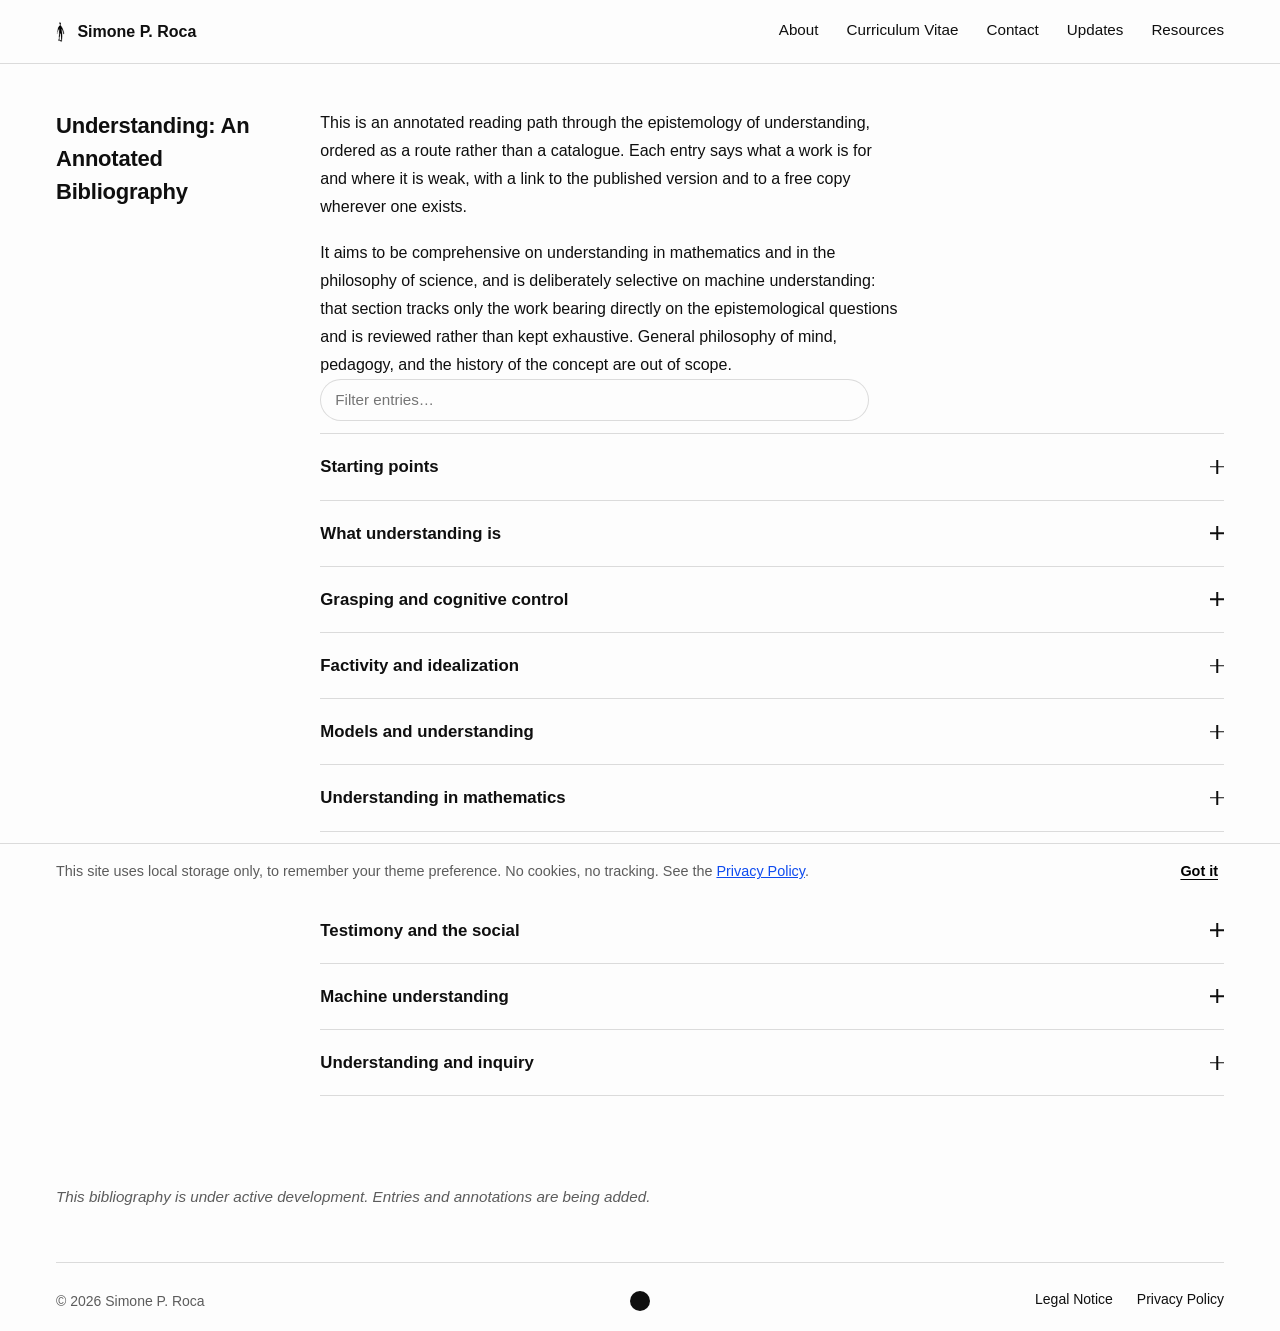
==== commit 7fb10825: "fix: mobile nav overflow, 404 paths, and review minors for /understanding/ Co-Authored-By: Claude So" ====
--- a/understanding/index.html
+++ b/understanding/index.html
@@ -89,14 +89,14 @@
             aria-label="Filter bibliography entries"
             autocomplete="off"
           />
-          <p class="bib-count" id="bib-count" aria-live="polite" hidden></p>
-          <details class="cv-section">
-            <summary><h3>Starting points</h3><span class="cv-toggle" aria-hidden="true"></span></summary>
+          <p class="bib-count" id="bib-count" aria-live="polite"></p>
+          <details class="cv-section">
+            <summary><h2>Starting points</h2><span class="cv-toggle" aria-hidden="true"></span></summary>
             <div class="cv-section__content">
               <div class="bib-entry" id="bib-hannon2021">
                 <p class="bib-entry__cite">Hannon, M. (2021). <cite>Recent Work in the Epistemology of Understanding</cite>. American Philosophical Quarterly, 58(3), 269&ndash;290.</p>
                 <p class="bib-entry__links"><a href="https://doi.org/10.2307/48616060">DOI</a> <a href="https://philarchive.org/rec/HANRWI-2">Free copy</a></p>
-                <p class="bib-entry__note bib-entry__note--stub">Annotation in progress.</p>
+                <p class="bib-entry__note">A critical survey of the epistemology of understanding that frames the field around a single question: whether understanding reduces to a species of knowledge. It sorts the literature into reductionists, who model understanding on the belief, truth, and justification conditions familiar from knowledge, and anti-reductionists, who hold that understanding tolerates luck, false idealization, or non-propositional grasp in ways knowledge does not. As a map it is useful for locating positions, though it takes the comparison with knowledge as its organising axis and says less about approaches that decline that framing.</p>
               </div>
               <div class="bib-entry" id="bib-gordon2017">
                 <p class="bib-entry__cite">Gordon, E. C. (2017). <cite>Understanding in Epistemology</cite>. Internet Encyclopedia of Philosophy.</p>
@@ -111,12 +111,12 @@
             </div>
           </details>
           <details class="cv-section">
-            <summary><h3>What understanding is</h3><span class="cv-toggle" aria-hidden="true"></span></summary>
+            <summary><h2>What understanding is</h2><span class="cv-toggle" aria-hidden="true"></span></summary>
             <div class="cv-section__content">
               <div class="bib-entry" id="bib-kvanvig2003">
                 <p class="bib-entry__cite">Kvanvig, J. L. (2003). <cite>The Value of Knowledge and the Pursuit of Understanding</cite>. Cambridge University Press.</p>
                 <p class="bib-entry__links"><a href="https://doi.org/10.1017/CBO9780511498909">DOI</a></p>
-                <p class="bib-entry__note bib-entry__note--stub">Annotation in progress.</p>
+                <p class="bib-entry__note">An early and much-cited case for treating understanding as an epistemic good distinct from knowledge, on the grounds that its object is a coherent body of information rather than an isolated proposition, and that grasping the coherence-making relations within that body survives the kind of luck that defeats knowledge. The book did much to put objectual understanding on the agenda and to align it with internalist and coherentist commitments. Its central claim that understanding is immune to Gettier-style luck has been the most contested, with later work arguing that analogous luck cases can be built for understanding too.</p>
               </div>
               <div class="bib-entry" id="bib-grimm2006">
                 <p class="bib-entry__cite">Grimm, S. R. (2006). <cite>Is Understanding a Species of Knowledge?</cite> The British Journal for the Philosophy of Science, 57(3), 515&ndash;535.</p>
@@ -126,12 +126,12 @@
               <div class="bib-entry" id="bib-elgin2017">
                 <p class="bib-entry__cite">Elgin, C. Z. (2017). <cite>True Enough</cite>. MIT Press.</p>
                 <p class="bib-entry__links"><a href="https://doi.org/10.7551/mitpress/9780262036535.001.0001">DOI</a></p>
-                <p class="bib-entry__note bib-entry__note--stub">Annotation in progress.</p>
-              </div>
-            </div>
-          </details>
-          <details class="cv-section">
-            <summary><h3>Grasping and cognitive control</h3><span class="cv-toggle" aria-hidden="true"></span></summary>
+                <p class="bib-entry__note">The principal sustained defence of non-factivism about understanding: idealizations and other deliberate falsehoods in science do genuine epistemic work rather than merely being tolerated, with reflective equilibrium rather than literal truth serving as the standard of acceptability. It anchors the anti-factivist side of the idealization debate and supplies many of its stock examples, from frictionless planes to the ideal gas law. Critics press that a view this permissive struggles to separate falsehoods that enable understanding from those that merely mislead, and that tightening it tends to collapse back toward a factivism about the model&rsquo;s core.</p>
+              </div>
+            </div>
+          </details>
+          <details class="cv-section">
+            <summary><h2>Grasping and cognitive control</h2><span class="cv-toggle" aria-hidden="true"></span></summary>
             <div class="cv-section__content">
               <div class="bib-entry" id="bib-hills2016">
                 <p class="bib-entry__cite">Hills, A. (2016). <cite>Understanding Why</cite>. No&ucirc;s, 50(4), 661&ndash;688.</p>
@@ -141,72 +141,72 @@
               <div class="bib-entry" id="bib-chudnoff2014">
                 <p class="bib-entry__cite">Chudnoff, E. (2014). <cite>Is Intuition Based on Understanding?</cite> Philosophy and Phenomenological Research, 89(1), 42&ndash;67.</p>
                 <p class="bib-entry__links"><a href="https://doi.org/10.1111/phpr.12001">DOI</a> <a href="https://philarchive.org/rec/CHUIIB">Free copy</a></p>
-                <p class="bib-entry__note bib-entry__note--stub">Annotation in progress.</p>
+                <p class="bib-entry__note">Examines the widely held non-skeptical proposal that intuitions justify belief because they are based on the subject&rsquo;s understanding of the proposition intuited, contrasting a narrow reading on which understanding is competence with the constituent concepts with a broader one that goes beyond mastery of definitions. The question pressed is whether that understanding-based story can carry the justificatory weight placed on it, or whether some intuitions instead trace to heuristics and biases that understanding does not vindicate. Like the accounts it engages, it leaves the operative notion of understanding largely unspecified.</p>
               </div>
               <div class="bib-entry" id="bib-boghossian2016">
                 <p class="bib-entry__cite">Boghossian, P. (2016). <cite>Intuitions and the Understanding</cite>. In M. &Aacute;. Fern&aacute;ndez Vargas (Ed.), Performance Epistemology: Foundations and Applications (pp. 137&ndash;150). Oxford University Press.</p>
                 <p class="bib-entry__links"><a href="https://paulboghossian.com/docs/IU.pdf">Free copy</a></p>
-                <p class="bib-entry__note bib-entry__note--stub">Annotation in progress.</p>
-              </div>
-            </div>
-          </details>
-          <details class="cv-section">
-            <summary><h3>Factivity and idealization</h3><span class="cv-toggle" aria-hidden="true"></span></summary>
+                <p class="bib-entry__note">Argues that the a priori justification carried by intuitions, as in the Twin Earth case, cannot be explained either by perception or by understanding in the sense of conceptual competence, so that an appeal to intuition as a sui generis intellectual seeming is unavoidable. It works mainly by pressing Sosa&rsquo;s understanding-based account, granting that intuitions are a priori but rejecting the claim that they are attractions to assent grounded in understanding of the proposition alone. The critique is largely negative: it concludes that no adequate account of what it is to grasp a proposition is currently available, and offers only a minimalist gesture in place of one.</p>
+              </div>
+            </div>
+          </details>
+          <details class="cv-section">
+            <summary><h2>Factivity and idealization</h2><span class="cv-toggle" aria-hidden="true"></span></summary>
             <div class="cv-section__content">
               <div class="bib-entry" id="bib-mizrahi2012">
                 <p class="bib-entry__cite">Mizrahi, M. (2012). <cite>Idealizations and Scientific Understanding</cite>. Philosophical Studies, 160(2), 237&ndash;252.</p>
                 <p class="bib-entry__links"><a href="https://doi.org/10.1007/s11098-011-9716-3">DOI</a></p>
-                <p class="bib-entry__note bib-entry__note--stub">Annotation in progress.</p>
+                <p class="bib-entry__note">Defends scientific understanding against the argument from idealization by distinguishing a theory&rsquo;s core tenets, its primary laws and the conditions under which they apply, from the supporting assumptions needed only to derive predictions. On this division the idealizing falsehoods sit among the supporting assumptions, so their presence does not show that understanding rests on falsehood or that a factivity requirement must be dropped. The move depends on a principled core/periphery line, and critics question whether that line can be drawn without already presupposing the verdict about understanding it is meant to support.</p>
               </div>
               <div class="bib-entry" id="bib-dalessandro2024">
                 <p class="bib-entry__cite">D&rsquo;Alessandro, W. (2024). <cite>Unrealistic Models in Mathematics</cite>. Philosophers&rsquo; Imprint.</p>
                 <p class="bib-entry__links"><a href="https://doi.org/10.3998/phimp.1712">DOI</a> <a href="https://philarchive.org/rec/DALUMI">Free copy</a></p>
-                <p class="bib-entry__note bib-entry__note--stub">Annotation in progress.</p>
-              </div>
-            </div>
-          </details>
-          <details class="cv-section">
-            <summary><h3>Models and understanding</h3><span class="cv-toggle" aria-hidden="true"></span></summary>
+                <p class="bib-entry__note">Extends the debate about idealized and unrealistic models from empirical science into pure mathematics, using cases such as Cram&eacute;r&rsquo;s random model of the primes to argue that mathematicians draw understanding from models that deliberately misrepresent their targets. The central claims are that this understanding is not always routed through explanation, and not always a matter of acquiring counterfactual knowledge, against accounts that treat either as the default. Because the argument leans on a handful of salient examples, how far the moral generalises across mathematical practice is left open.</p>
+              </div>
+            </div>
+          </details>
+          <details class="cv-section">
+            <summary><h2>Models and understanding</h2><span class="cv-toggle" aria-hidden="true"></span></summary>
             <div class="cv-section__content">
               <div class="bib-entry" id="bib-weisberg2013">
                 <p class="bib-entry__cite">Weisberg, M. (2013). <cite>Simulation and Similarity: Using Models to Understand the World</cite>. Oxford University Press.</p>
                 <p class="bib-entry__links"><a href="https://doi.org/10.1093/acprof:oso/9780199933662.001.0001">DOI</a></p>
-                <p class="bib-entry__note bib-entry__note--stub">Annotation in progress.</p>
+                <p class="bib-entry__note">A systematic statement of the view that modelling is the indirect study of the world: modellers build and analyse interpreted structures, whether concrete, mathematical, or computational, and only then ask how these relate to a target. It develops a weighted feature-matching account of model&ndash;world similarity as an alternative to isomorphism-based accounts, and treats idealization as intentional, constrained distortion rather than mere inaccuracy. The similarity account has drawn the objection that its weighting of relevant features is fixed largely by the modeller&rsquo;s purposes, leaving the model&ndash;world relation less constrained than a formal criterion would make it.</p>
               </div>
               <div class="bib-entry" id="bib-frigg2025">
                 <p class="bib-entry__cite">Frigg, R. &amp; Nguyen, J. (2025). <cite>Stabilising Understanding</cite>. Philosophical Studies.</p>
                 <p class="bib-entry__links"><a href="https://doi.org/10.1007/s11098-025-02384-y">DOI</a> <a href="https://researchonline.lse.ac.uk/id/eprint/128907/">Free copy</a></p>
-                <p class="bib-entry__note bib-entry__note--stub">Annotation in progress.</p>
-              </div>
-            </div>
-          </details>
-          <details class="cv-section">
-            <summary><h3>Understanding in mathematics</h3><span class="cv-toggle" aria-hidden="true"></span></summary>
+                <p class="bib-entry__note">Proposes that an idealized model yields understanding of a target behaviour when the model and the target&rsquo;s perfect model both fall within a class of models over which that behaviour is stable, with the indispensable shared features forming what the authors call the model&rsquo;s noetic core. It is offered as a factivist account that nonetheless departs from existing factivist proposals about how models manage to get the relevant aspects of the target right, and as a way past the dilemma that non-factivism is either too permissive or collapses into factivism. Whether the stability and noetic-core notions can be specified without already presupposing which features matter is the natural pressure point.</p>
+              </div>
+            </div>
+          </details>
+          <details class="cv-section">
+            <summary><h2>Understanding in mathematics</h2><span class="cv-toggle" aria-hidden="true"></span></summary>
             <div class="cv-section__content">
               <div class="bib-entry" id="bib-avigad2026">
                 <p class="bib-entry__cite">Avigad, J. (2026). <cite>Mathematical Understanding</cite>. PhilSci-Archive preprint.</p>
                 <p class="bib-entry__links"><a href="https://philsci-archive.pitt.edu/29256/">Free copy</a></p>
-                <p class="bib-entry__note bib-entry__note--stub">Annotation in progress.</p>
+                <p class="bib-entry__note">Argues that a theory of mathematical understanding should be a pragmatic account of the abilities that make mathematical reasoning possible, abstracted away from whichever system happens to implement them, be it a student, an expert, a symbolic algorithm, or a neural network. On this basis it reads developments in symbolic and neural AI as offering competing models of what mathematical understanding consists in, one built on explicit representations and heuristics, the other on distributed representations learned from experience. As a programmatic preprint it sets out the framing and the motivating cases rather than a worked-out inventory of abilities.</p>
               </div>
               <div class="bib-entry" id="bib-hamamimorris2024">
                 <p class="bib-entry__cite">Hamami, Y. &amp; Morris, R. L. (2024). <cite>Understanding in Mathematics: The Case of Mathematical Proofs</cite>. No&ucirc;s, 58(4), 1073&ndash;1106.</p>
                 <p class="bib-entry__links"><a href="https://doi.org/10.1111/nous.12489">DOI</a> <a href="https://orbi.uliege.be/bitstream/2268/333872/1/Nous-2024-Hamami-UnderstandinginmathematicsThecaseofmathematicalproofs.pdf">Free copy</a></p>
-                <p class="bib-entry__note bib-entry__note--stub">Annotation in progress.</p>
+                <p class="bib-entry__note">Develops an account of what it is to understand a mathematical proof, taking as its starting point the practitioners&rsquo; distinction between understanding a proof and merely verifying its steps. On the proposal, understanding a proof consists in rationally reconstructing the plan underlying it, recovering the tree of proving intentions and reproducing the practical reasoning behind each step, which also yields a graded notion on which partial understanding corresponds to the portion of the plan recovered. The account is deliberately restricted to the proof&rsquo;s internal deductive content and brackets the wider context, notation, background theory, and history, that the authors grant can also bear on understanding.</p>
               </div>
               <div class="bib-entry" id="bib-hunt2021">
                 <p class="bib-entry__cite">Hunt, J. R. (2021). <cite>Understanding and Equivalent Reformulations</cite>. Philosophy of Science, 88(5), 810&ndash;823.</p>
                 <p class="bib-entry__links"><a href="https://doi.org/10.1086/715216">DOI</a> <a href="https://philarchive.org/rec/HUNUAE">Free copy</a></p>
-                <p class="bib-entry__note bib-entry__note--stub">Annotation in progress.</p>
-              </div>
-            </div>
-          </details>
-          <details class="cv-section">
-            <summary><h3>Proof: rigor, ineffability, know-how</h3><span class="cv-toggle" aria-hidden="true"></span></summary>
+                <p class="bib-entry__note">Uses theoretically equivalent formulations of a physical theory, Lagrangian versus Hamiltonian mechanics and analogous pairs, to argue against explanationism, the view that every difference in understanding-why is a difference in grasp of an explanation. Since such formulations agree on all the facts and so share an explanation while plainly affording different understanding, it concludes that understanding does not reduce to explanation, and proposes a conceptualist supplement on which the difference lies in how the same explanatory information is organised. The argument turns on the claim that equivalent formulations really do carry the same explanation, which an explanationist can resist by assigning one formulation explanatory priority.</p>
+              </div>
+            </div>
+          </details>
+          <details class="cv-section">
+            <summary><h2>Proof: rigor, ineffability, know-how</h2><span class="cv-toggle" aria-hidden="true"></span></summary>
             <div class="cv-section__content">
               <div class="bib-entry" id="bib-burgessdetoffoli2022">
                 <p class="bib-entry__cite">Burgess, J. P. &amp; De Toffoli, S. (2022). <cite>What Is Mathematical Rigor?</cite> APhEx, 25, 1&ndash;17.</p>
                 <p class="bib-entry__links"><a href="https://www.aphex.it/what-is-mathematical-rigor-2/">Publisher</a> <a href="https://philarchive.org/rec/BURWIM-6">Free copy</a></p>
-                <p class="bib-entry__note bib-entry__note--stub">Annotation in progress.</p>
+                <p class="bib-entry__note">A survey of the problem of reconciling the logician&rsquo;s conception of rigour, on which a proof is rigorous if it can in principle be converted into a formal derivation, with the fact that published proofs look nothing like formal derivations. It argues that the so-called standard view is really a family of views that differ on whether the required formalization is actual or merely potential and on whether the conversion counts as routine, and that neglecting these distinctions has produced cross-talk in the literature. It also opens subsidiary questions, about the function of rigour, whether it admits of degrees, and how it relates to mere acceptability, without settling them.</p>
               </div>
               <div class="bib-entry" id="bib-detoffoli2021">
                 <p class="bib-entry__cite">De Toffoli, S. (2021). <cite>Reconciling Rigor and Intuition</cite>. Erkenntnis, 86(6), 1783&ndash;1802.</p>
@@ -216,7 +216,7 @@
             </div>
           </details>
           <details class="cv-section">
-            <summary><h3>Testimony and the social</h3><span class="cv-toggle" aria-hidden="true"></span></summary>
+            <summary><h2>Testimony and the social</h2><span class="cv-toggle" aria-hidden="true"></span></summary>
             <div class="cv-section__content">
               <div class="bib-entry" id="bib-goldberg2010">
                 <p class="bib-entry__cite">Goldberg, S. C. (2010). <cite>Relying on Others: An Essay in Epistemology</cite>. Oxford University Press.</p>
@@ -231,28 +231,28 @@
             </div>
           </details>
           <details class="cv-section">
-            <summary><h3>Machine understanding</h3><span class="cv-toggle" aria-hidden="true"></span></summary>
+            <summary><h2>Machine understanding</h2><span class="cv-toggle" aria-hidden="true"></span></summary>
             <div class="cv-section__content">
               <p class="placeholder">Reviewed August 2026 &mdash; selective by design.</p>
               <div class="bib-entry" id="bib-grimm2026">
                 <p class="bib-entry__cite">Grimm, S. R., Vukov, J. &amp; Aminoff, E. (2026). <cite>Levels of Understanding, World Models, and Artificial Intelligence</cite>. Philosophical Studies.</p>
                 <p class="bib-entry__links"><a href="https://doi.org/10.1007/s11098-026-02538-6">DOI</a> <a href="https://philarchive.org/rec/GRILOU">Free copy</a></p>
-                <p class="bib-entry__note bib-entry__note--stub">Annotation in progress.</p>
+                <p class="bib-entry__note">Sets out a four-level scheme for understanding, from mapping a target&rsquo;s elements to grasping their powers, identifying difference-makers, and apprehending necessitators, on which understanding deepens vertically through the levels and broadens horizontally within each, and which is meant to apply equally to human and artificial agents. It uses the scheme to reframe the question of whether AI systems that build world models thereby understand, treating a world model as a vehicle of understanding only to the extent it captures the target&rsquo;s modal structure. The paper stays neutral on whether current systems clear that bar, so its contribution is a taxonomy and a research agenda rather than a verdict.</p>
               </div>
               <div class="bib-entry" id="bib-chen2026">
                 <p class="bib-entry__cite">Chen, H., Grimm, S. R., Russakovsky, O. &amp; Lombrozo, T. (2026). <cite>Machine Understanding</cite>. Trends in Cognitive Sciences.</p>
                 <p class="bib-entry__links"><a href="https://doi.org/10.1016/j.tics.2026.04.003">DOI</a> <a href="https://philarchive.org/rec/CHEMUJ">Free copy</a></p>
-                <p class="bib-entry__note bib-entry__note--stub">Annotation in progress.</p>
+                <p class="bib-entry__note">A conceptual toolkit rather than a theory: it recasts questions about machine understanding as questions of the form &lsquo;does system S understand target T?&rsquo; and lays out the options for specifying S, T, and the relation between them, including a ladder from base architectures to distributed human&ndash;machine systems. It sorts existing proposals into model-based accounts, which look at a system&rsquo;s internal representations, and ability-based accounts, which look at its behaviour, with optional etiological and phenomenological requirements, and flags the recurring ambiguity over whether benchmark performance constitutes or merely evidences understanding. By design it defends no account, which limits how far it can adjudicate disputes about particular systems.</p>
               </div>
               <div class="bib-entry" id="bib-haschmidhuber2018">
                 <p class="bib-entry__cite">Ha, D. &amp; Schmidhuber, J. (2018). <cite>World Models</cite>. arXiv:1803.10122.</p>
                 <p class="bib-entry__links"><a href="https://arxiv.org/abs/1803.10122">Free copy</a></p>
-                <p class="bib-entry__note bib-entry__note--stub">Annotation in progress.</p>
-              </div>
-            </div>
-          </details>
-          <details class="cv-section">
-            <summary><h3>Understanding and inquiry</h3><span class="cv-toggle" aria-hidden="true"></span></summary>
+                <p class="bib-entry__note">The paper that popularised the term &lsquo;world model&rsquo; in machine learning: a generative recurrent network is trained without supervision to compress an environment&rsquo;s spatial and temporal regularities, and a small controller is then trained on those latent features, in part entirely within simulated rollouts before transferring back to the real task. It is included here as the technical reference point for the world-model vocabulary that later philosophical work takes up, not as a contribution to the epistemology of understanding. Its notion of a world model is tied to control performance on reinforcement-learning benchmarks and carries no claim about representation or understanding in the philosophical sense.</p>
+              </div>
+            </div>
+          </details>
+          <details class="cv-section">
+            <summary><h2>Understanding and inquiry</h2><span class="cv-toggle" aria-hidden="true"></span></summary>
             <div class="cv-section__content">
               <div class="bib-entry" id="bib-friedman2020">
                 <p class="bib-entry__cite">Friedman, J. (2020). <cite>The Epistemic and the Zetetic</cite>. The Philosophical Review, 129(4), 501&ndash;536.</p>
@@ -262,7 +262,7 @@
               <div class="bib-entry" id="bib-elshazly2025">
                 <p class="bib-entry__cite">El Shazly, A. (2025). <cite>Inquiring to Understand</cite>. The Philosophical Quarterly.</p>
                 <p class="bib-entry__links"><a href="https://doi.org/10.1093/pq/pqaf098">DOI</a> <a href="https://philarchive.org/rec/ELSITU">Free copy</a></p>
-                <p class="bib-entry__note bib-entry__note--stub">Annotation in progress.</p>
+                <p class="bib-entry__note">Argues that the leading accounts, understanding as a kind of knowledge, as a static grasp of explanations, or as an ability, cannot explain how understanding is acquired, communicated, or pursued jointly, and proposes instead that understanding is a generative process of building perspectives that organise information relative to context and purpose. On this perspectival picture, understanding cannot be handed over by testimony alone but has to be reconstructed by the recipient, often through metaphor, narrative, or diagram, and joint inquiry is a matter of calibrating perspectives rather than converging on beliefs. The proposal is programmatic, and leaves open how a perspective is to be individuated or assessed.</p>
               </div>
             </div>
           </details>
--- a/assets/css/style.css
+++ b/assets/css/style.css
@@ -144,6 +144,9 @@
   .nav__links .full { display: none; }
   .nav__links .short { display: inline; }
 }
+@media (max-width: 640px) {
+  .nav__name { display: none; }
+}
 
 /* ---------- Hero ---------- */
 .hero {
@@ -261,7 +264,7 @@
 }
 .cv-section summary:hover { opacity: 0.7; }
 .cv-section summary::-webkit-details-marker { display: none; }
-.cv-section summary h3 {
+.cv-section summary :is(h2, h3) {
   font-size: 1.05rem;
   font-weight: 700;
 }
@@ -503,7 +506,7 @@
   margin-bottom: 4px;
 }
 .bib-entry { padding-block: 14px; max-width: 70ch; }
-.bib-entry + .bib-entry { border-top: 1px solid var(--border); }
+.bib-entry:not([hidden]) ~ .bib-entry:not([hidden]) { border-top: 1px solid var(--border); }
 .bib-entry[hidden] { display: none; }
 .bib-entry__cite { font-size: 1rem; line-height: 1.6; }
 .bib-entry__cite cite { font-style: italic; }
--- a/assets/css/print.css
+++ b/assets/css/print.css
@@ -57,6 +57,15 @@
     display: none;
   }
 
+  .bib-filter,
+  .bib-count {
+    display: none;
+  }
+  .bib-entry[hidden],
+  .cv-section[hidden] {
+    display: block !important;
+  }
+
   .divider {
     border-top-color: #000;
   }
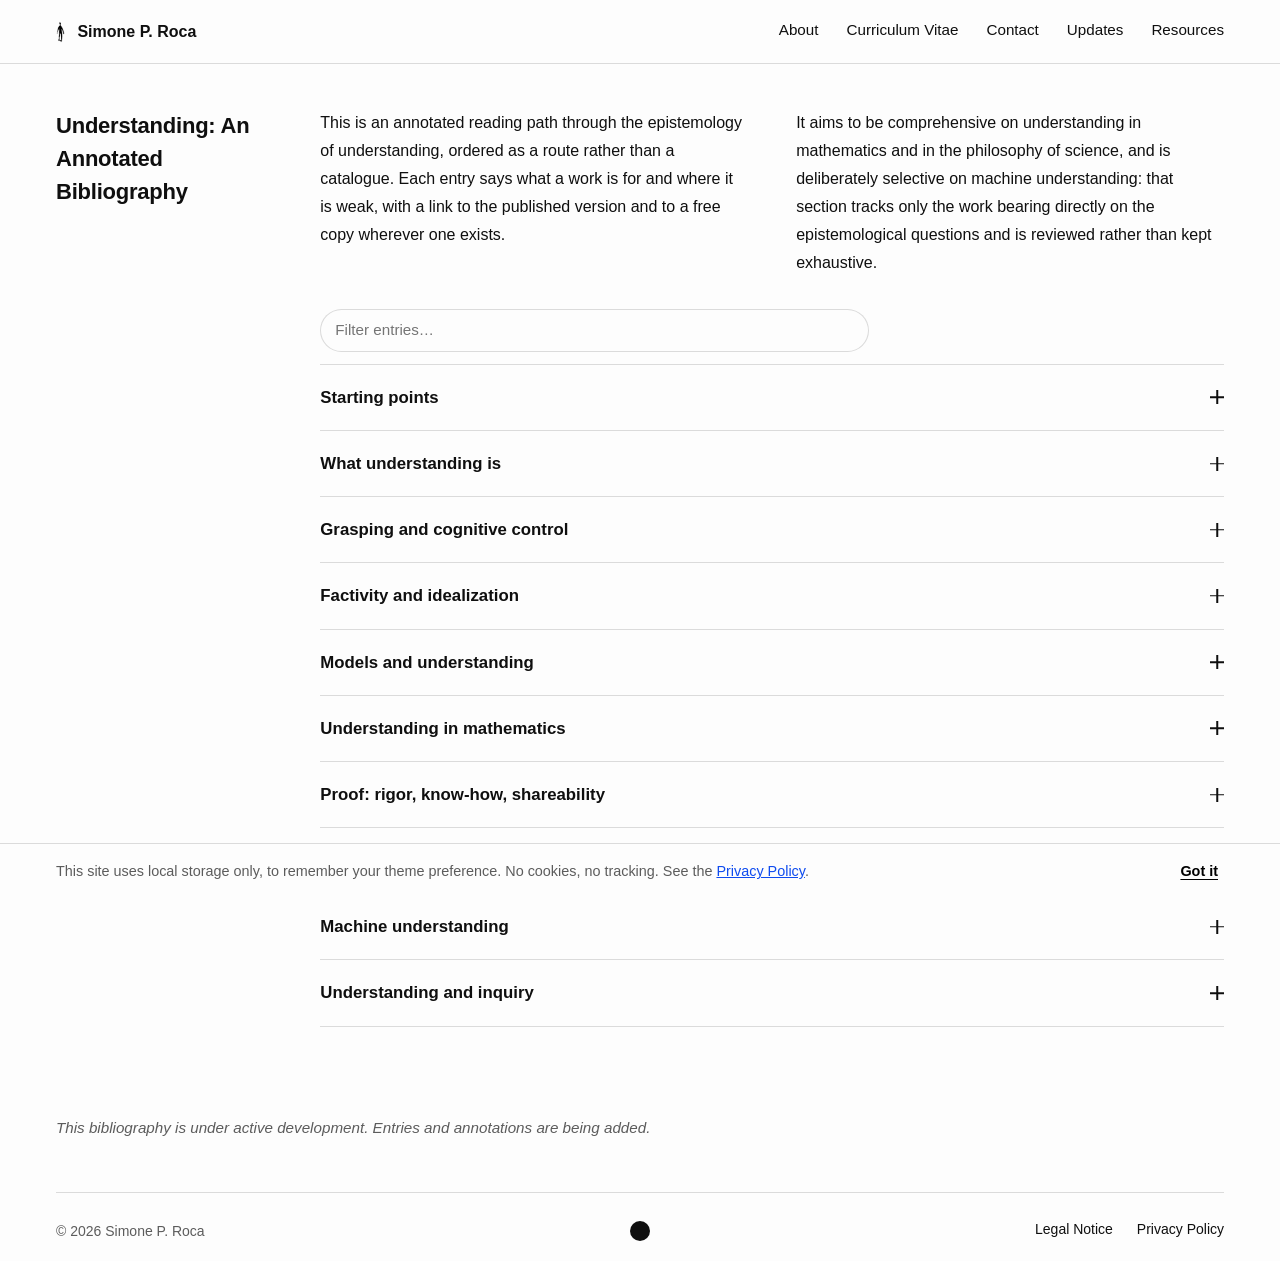
==== commit 48190b18: "feat: revise /understanding/ entries, links open in new tab, two-column intro - §1: add Grimm SEP "U" ====
--- a/understanding/index.html
+++ b/understanding/index.html
@@ -79,8 +79,10 @@
       <div class="wrap block__grid">
         <h1 class="block__title">Understanding: An Annotated Bibliography</h1>
         <div class="block__content">
-          <p>This is an annotated reading path through the epistemology of understanding, ordered as a route rather than a catalogue. Each entry says what a work is for and where it is weak, with a link to the published version and to a free copy wherever one exists.</p>
-          <p>It aims to be comprehensive on understanding in mathematics and in the philosophy of science, and is deliberately selective on machine understanding: that section tracks only the work bearing directly on the epistemological questions and is reviewed rather than kept exhaustive. General philosophy of mind, pedagogy, and the history of the concept are out of scope.</p>
+          <div class="block__content--cols">
+            <p>This is an annotated reading path through the epistemology of understanding, ordered as a route rather than a catalogue. Each entry says what a work is for and where it is weak, with a link to the published version and to a free copy wherever one exists.</p>
+            <p>It aims to be comprehensive on understanding in mathematics and in the philosophy of science, and is deliberately selective on machine understanding: that section tracks only the work bearing directly on the epistemological questions and is reviewed rather than kept exhaustive.</p>
+          </div>
           <input
             type="search"
             class="bib-filter"
@@ -93,19 +95,24 @@
           <details class="cv-section">
             <summary><h2>Starting points</h2><span class="cv-toggle" aria-hidden="true"></span></summary>
             <div class="cv-section__content">
+              <div class="bib-entry" id="bib-grimmsep">
+                <p class="bib-entry__cite">Grimm, S. R. (2021). <cite>Understanding</cite>. In E. N. Zalta (Ed.), The Stanford Encyclopedia of Philosophy.</p>
+                <p class="bib-entry__links"><a target="_blank" rel="noopener" href="https://plato.stanford.edu/entries/understanding/">Publisher</a></p>
+                <p class="bib-entry__note">The Stanford Encyclopedia survey of the field, organised by analogy with the traditional analysis of knowledge: understanding is taken to have a distinctive object (connections or dependence relations, on internalist, externalist, and hybrid readings), a distinctive psychology (grasping or seeing, and the question whether this is an ability absent from ordinary knowledge), and a distinctive normative profile (how far it tolerates luck and whether it must be factive). It also lays out the philosophy-of-science disputes over explanation, idealization, and whether understanding can be transmitted by testimony. As an entry point it is comprehensive and even-handed; because it is built around the comparison with knowledge, positions that decline that framing get comparatively brief treatment.</p>
+              </div>
               <div class="bib-entry" id="bib-hannon2021">
                 <p class="bib-entry__cite">Hannon, M. (2021). <cite>Recent Work in the Epistemology of Understanding</cite>. American Philosophical Quarterly, 58(3), 269&ndash;290.</p>
-                <p class="bib-entry__links"><a href="https://doi.org/10.2307/48616060">DOI</a> <a href="https://philarchive.org/rec/HANRWI-2">Free copy</a></p>
+                <p class="bib-entry__links"><a target="_blank" rel="noopener" href="https://doi.org/10.2307/48616060">DOI</a> <a target="_blank" rel="noopener" href="https://philarchive.org/rec/HANRWI-2">Free copy</a></p>
                 <p class="bib-entry__note">A critical survey of the epistemology of understanding that frames the field around a single question: whether understanding reduces to a species of knowledge. It sorts the literature into reductionists, who model understanding on the belief, truth, and justification conditions familiar from knowledge, and anti-reductionists, who hold that understanding tolerates luck, false idealization, or non-propositional grasp in ways knowledge does not. As a map it is useful for locating positions, though it takes the comparison with knowledge as its organising axis and says less about approaches that decline that framing.</p>
               </div>
               <div class="bib-entry" id="bib-gordon2017">
                 <p class="bib-entry__cite">Gordon, E. C. (2017). <cite>Understanding in Epistemology</cite>. Internet Encyclopedia of Philosophy.</p>
-                <p class="bib-entry__links"><a href="https://iep.utm.edu/understa/">Publisher</a></p>
+                <p class="bib-entry__links"><a target="_blank" rel="noopener" href="https://iep.utm.edu/understa/">Publisher</a></p>
                 <p class="bib-entry__note bib-entry__note--stub">Annotation in progress.</p>
               </div>
               <div class="bib-entry" id="bib-baumberger2016">
                 <p class="bib-entry__cite">Baumberger, C., Beisbart, C. &amp; Brun, G. (2016). <cite>What Is Understanding? An Overview of Recent Debates in Epistemology and Philosophy of Science</cite>. In S. R. Grimm, C. Baumberger &amp; S. Ammon (Eds.), Explaining Understanding: New Perspectives from Epistemology and Philosophy of Science. Routledge.</p>
-                <p class="bib-entry__links"><a href="https://www.taylorfrancis.com/chapters/edit/10.4324/9781315686110-1/understanding-overview-recent-debates-epistemology-philosophy-science-christoph-baumberger-claus-beisbart-georg-brun">Publisher</a> <a href="https://www.research-collection.ethz.ch/handle/20.500.11850/121803">Free copy</a></p>
+                <p class="bib-entry__links"><a target="_blank" rel="noopener" href="https://www.taylorfrancis.com/chapters/edit/10.4324/9781315686110-1/understanding-overview-recent-debates-epistemology-philosophy-science-christoph-baumberger-claus-beisbart-georg-brun">Publisher</a></p>
                 <p class="bib-entry__note bib-entry__note--stub">Annotation in progress.</p>
               </div>
             </div>
@@ -113,19 +120,24 @@
           <details class="cv-section">
             <summary><h2>What understanding is</h2><span class="cv-toggle" aria-hidden="true"></span></summary>
             <div class="cv-section__content">
+              <div class="bib-entry" id="bib-zagzebski2001">
+                <p class="bib-entry__cite">Zagzebski, L. T. (2001). <cite>Recovering Understanding</cite>. In M. Steup (Ed.), Knowledge, Truth, and Duty: Essays on Epistemic Justification, Responsibility, and Virtue (pp. 235&ndash;251). Oxford University Press.</p>
+                <p class="bib-entry__links"><a target="_blank" rel="noopener" href="https://doi.org/10.1093/0195128923.003.0015">DOI</a></p>
+                <p class="bib-entry__note">One of the pieces, alongside work by Elgin and Kvanvig, that put understanding back on the epistemological agenda as a state distinct from knowledge. It takes the object of understanding to be non-propositional structures of reality, a car, a piece of music, a person&rsquo;s character, a causal nexus, rather than isolated true propositions, and it ties understanding to a first-person transparency that testimonial knowledge need not carry. The claim that the relevant grasping has to be achieved first-hand, and so cannot simply be handed over by testimony, is the part that later work in this list contests directly.</p>
+              </div>
               <div class="bib-entry" id="bib-kvanvig2003">
                 <p class="bib-entry__cite">Kvanvig, J. L. (2003). <cite>The Value of Knowledge and the Pursuit of Understanding</cite>. Cambridge University Press.</p>
-                <p class="bib-entry__links"><a href="https://doi.org/10.1017/CBO9780511498909">DOI</a></p>
+                <p class="bib-entry__links"><a target="_blank" rel="noopener" href="https://doi.org/10.1017/CBO9780511498909">DOI</a></p>
                 <p class="bib-entry__note">An early and much-cited case for treating understanding as an epistemic good distinct from knowledge, on the grounds that its object is a coherent body of information rather than an isolated proposition, and that grasping the coherence-making relations within that body survives the kind of luck that defeats knowledge. The book did much to put objectual understanding on the agenda and to align it with internalist and coherentist commitments. Its central claim that understanding is immune to Gettier-style luck has been the most contested, with later work arguing that analogous luck cases can be built for understanding too.</p>
               </div>
               <div class="bib-entry" id="bib-grimm2006">
                 <p class="bib-entry__cite">Grimm, S. R. (2006). <cite>Is Understanding a Species of Knowledge?</cite> The British Journal for the Philosophy of Science, 57(3), 515&ndash;535.</p>
-                <p class="bib-entry__links"><a href="https://doi.org/10.1093/bjps/axl015">DOI</a> <a href="https://faculty.fordham.edu/sgrimm/Site/Papers_and_Presentations_files/Grimm-2006-BJPS-Is%20Understanding%20a%20Species%20of%20Knowledge%20copy%202.pdf">Free copy</a></p>
+                <p class="bib-entry__links"><a target="_blank" rel="noopener" href="https://doi.org/10.1093/bjps/axl015">DOI</a> <a target="_blank" rel="noopener" href="https://faculty.fordham.edu/sgrimm/Site/Papers_and_Presentations_files/Grimm-2006-BJPS-Is%20Understanding%20a%20Species%20of%20Knowledge%20copy%202.pdf">Free copy</a></p>
                 <p class="bib-entry__note bib-entry__note--stub">Annotation in progress.</p>
               </div>
               <div class="bib-entry" id="bib-elgin2017">
                 <p class="bib-entry__cite">Elgin, C. Z. (2017). <cite>True Enough</cite>. MIT Press.</p>
-                <p class="bib-entry__links"><a href="https://doi.org/10.7551/mitpress/9780262036535.001.0001">DOI</a></p>
+                <p class="bib-entry__links"><a target="_blank" rel="noopener" href="https://doi.org/10.7551/mitpress/9780262036535.001.0001">DOI</a></p>
                 <p class="bib-entry__note">The principal sustained defence of non-factivism about understanding: idealizations and other deliberate falsehoods in science do genuine epistemic work rather than merely being tolerated, with reflective equilibrium rather than literal truth serving as the standard of acceptability. It anchors the anti-factivist side of the idealization debate and supplies many of its stock examples, from frictionless planes to the ideal gas law. Critics press that a view this permissive struggles to separate falsehoods that enable understanding from those that merely mislead, and that tightening it tends to collapse back toward a factivism about the model&rsquo;s core.</p>
               </div>
             </div>
@@ -133,19 +145,19 @@
           <details class="cv-section">
             <summary><h2>Grasping and cognitive control</h2><span class="cv-toggle" aria-hidden="true"></span></summary>
             <div class="cv-section__content">
-              <div class="bib-entry" id="bib-hills2016">
-                <p class="bib-entry__cite">Hills, A. (2016). <cite>Understanding Why</cite>. No&ucirc;s, 50(4), 661&ndash;688.</p>
-                <p class="bib-entry__links"><a href="https://doi.org/10.1111/nous.12092">DOI</a></p>
-                <p class="bib-entry__note bib-entry__note--stub">Annotation in progress.</p>
+              <div class="bib-entry" id="bib-strevens2024">
+                <p class="bib-entry__cite">Strevens, M. (2024). <cite>Grasp and Scientific Understanding: A Recognition Account</cite>. Philosophical Studies, 181(4), 741&ndash;762.</p>
+                <p class="bib-entry__links"><a target="_blank" rel="noopener" href="https://doi.org/10.1007/s11098-024-02121-x">DOI</a> <a target="_blank" rel="noopener" href="https://philarchive.org/rec/STRGAS">Free copy</a></p>
+                <p class="bib-entry__note">Defends the explanationist claim that there is no understanding-why without grasp of a correct explanation, and then does the work of saying what grasp is: a recognitional ability, so that to grasp a property is to be able to recognise its instances and to grasp an explanation is to be able to recognise the relations it reports. It is pitched as a naturalistically respectable alternative to treating grasp as a primitive or a quasi-perceptual act. The recognition account has to answer whether it is rich enough for the abstract and mathematical items that turn up in explanations, and its prior explanationist commitment is exactly what accounts elsewhere in this list, from equivalent reformulations and from unrealistic models, are built to resist.</p>
               </div>
               <div class="bib-entry" id="bib-chudnoff2014">
                 <p class="bib-entry__cite">Chudnoff, E. (2014). <cite>Is Intuition Based on Understanding?</cite> Philosophy and Phenomenological Research, 89(1), 42&ndash;67.</p>
-                <p class="bib-entry__links"><a href="https://doi.org/10.1111/phpr.12001">DOI</a> <a href="https://philarchive.org/rec/CHUIIB">Free copy</a></p>
+                <p class="bib-entry__links"><a target="_blank" rel="noopener" href="https://doi.org/10.1111/phpr.12001">DOI</a> <a target="_blank" rel="noopener" href="https://philarchive.org/rec/CHUIIB">Free copy</a></p>
                 <p class="bib-entry__note">Examines the widely held non-skeptical proposal that intuitions justify belief because they are based on the subject&rsquo;s understanding of the proposition intuited, contrasting a narrow reading on which understanding is competence with the constituent concepts with a broader one that goes beyond mastery of definitions. The question pressed is whether that understanding-based story can carry the justificatory weight placed on it, or whether some intuitions instead trace to heuristics and biases that understanding does not vindicate. Like the accounts it engages, it leaves the operative notion of understanding largely unspecified.</p>
               </div>
               <div class="bib-entry" id="bib-boghossian2016">
                 <p class="bib-entry__cite">Boghossian, P. (2016). <cite>Intuitions and the Understanding</cite>. In M. &Aacute;. Fern&aacute;ndez Vargas (Ed.), Performance Epistemology: Foundations and Applications (pp. 137&ndash;150). Oxford University Press.</p>
-                <p class="bib-entry__links"><a href="https://paulboghossian.com/docs/IU.pdf">Free copy</a></p>
+                <p class="bib-entry__links"><a target="_blank" rel="noopener" href="https://paulboghossian.com/docs/IU.pdf">Free copy</a></p>
                 <p class="bib-entry__note">Argues that the a priori justification carried by intuitions, as in the Twin Earth case, cannot be explained either by perception or by understanding in the sense of conceptual competence, so that an appeal to intuition as a sui generis intellectual seeming is unavoidable. It works mainly by pressing Sosa&rsquo;s understanding-based account, granting that intuitions are a priori but rejecting the claim that they are attractions to assent grounded in understanding of the proposition alone. The critique is largely negative: it concludes that no adequate account of what it is to grasp a proposition is currently available, and offers only a minimalist gesture in place of one.</p>
               </div>
             </div>
@@ -155,12 +167,12 @@
             <div class="cv-section__content">
               <div class="bib-entry" id="bib-mizrahi2012">
                 <p class="bib-entry__cite">Mizrahi, M. (2012). <cite>Idealizations and Scientific Understanding</cite>. Philosophical Studies, 160(2), 237&ndash;252.</p>
-                <p class="bib-entry__links"><a href="https://doi.org/10.1007/s11098-011-9716-3">DOI</a></p>
+                <p class="bib-entry__links"><a target="_blank" rel="noopener" href="https://doi.org/10.1007/s11098-011-9716-3">DOI</a></p>
                 <p class="bib-entry__note">Defends scientific understanding against the argument from idealization by distinguishing a theory&rsquo;s core tenets, its primary laws and the conditions under which they apply, from the supporting assumptions needed only to derive predictions. On this division the idealizing falsehoods sit among the supporting assumptions, so their presence does not show that understanding rests on falsehood or that a factivity requirement must be dropped. The move depends on a principled core/periphery line, and critics question whether that line can be drawn without already presupposing the verdict about understanding it is meant to support.</p>
               </div>
               <div class="bib-entry" id="bib-dalessandro2024">
                 <p class="bib-entry__cite">D&rsquo;Alessandro, W. (2024). <cite>Unrealistic Models in Mathematics</cite>. Philosophers&rsquo; Imprint.</p>
-                <p class="bib-entry__links"><a href="https://doi.org/10.3998/phimp.1712">DOI</a> <a href="https://philarchive.org/rec/DALUMI">Free copy</a></p>
+                <p class="bib-entry__links"><a target="_blank" rel="noopener" href="https://doi.org/10.3998/phimp.1712">DOI</a> <a target="_blank" rel="noopener" href="https://philarchive.org/rec/DALUMI">Free copy</a></p>
                 <p class="bib-entry__note">Extends the debate about idealized and unrealistic models from empirical science into pure mathematics, using cases such as Cram&eacute;r&rsquo;s random model of the primes to argue that mathematicians draw understanding from models that deliberately misrepresent their targets. The central claims are that this understanding is not always routed through explanation, and not always a matter of acquiring counterfactual knowledge, against accounts that treat either as the default. Because the argument leans on a handful of salient examples, how far the moral generalises across mathematical practice is left open.</p>
               </div>
             </div>
@@ -170,12 +182,12 @@
             <div class="cv-section__content">
               <div class="bib-entry" id="bib-weisberg2013">
                 <p class="bib-entry__cite">Weisberg, M. (2013). <cite>Simulation and Similarity: Using Models to Understand the World</cite>. Oxford University Press.</p>
-                <p class="bib-entry__links"><a href="https://doi.org/10.1093/acprof:oso/9780199933662.001.0001">DOI</a></p>
+                <p class="bib-entry__links"><a target="_blank" rel="noopener" href="https://doi.org/10.1093/acprof:oso/9780199933662.001.0001">DOI</a></p>
                 <p class="bib-entry__note">A systematic statement of the view that modelling is the indirect study of the world: modellers build and analyse interpreted structures, whether concrete, mathematical, or computational, and only then ask how these relate to a target. It develops a weighted feature-matching account of model&ndash;world similarity as an alternative to isomorphism-based accounts, and treats idealization as intentional, constrained distortion rather than mere inaccuracy. The similarity account has drawn the objection that its weighting of relevant features is fixed largely by the modeller&rsquo;s purposes, leaving the model&ndash;world relation less constrained than a formal criterion would make it.</p>
               </div>
               <div class="bib-entry" id="bib-frigg2025">
                 <p class="bib-entry__cite">Frigg, R. &amp; Nguyen, J. (2025). <cite>Stabilising Understanding</cite>. Philosophical Studies.</p>
-                <p class="bib-entry__links"><a href="https://doi.org/10.1007/s11098-025-02384-y">DOI</a> <a href="https://researchonline.lse.ac.uk/id/eprint/128907/">Free copy</a></p>
+                <p class="bib-entry__links"><a target="_blank" rel="noopener" href="https://doi.org/10.1007/s11098-025-02384-y">DOI</a> <a target="_blank" rel="noopener" href="https://researchonline.lse.ac.uk/id/eprint/128907/">Free copy</a></p>
                 <p class="bib-entry__note">Proposes that an idealized model yields understanding of a target behaviour when the model and the target&rsquo;s perfect model both fall within a class of models over which that behaviour is stable, with the indispensable shared features forming what the authors call the model&rsquo;s noetic core. It is offered as a factivist account that nonetheless departs from existing factivist proposals about how models manage to get the relevant aspects of the target right, and as a way past the dilemma that non-factivism is either too permissive or collapses into factivism. Whether the stability and noetic-core notions can be specified without already presupposing which features matter is the natural pressure point.</p>
               </div>
             </div>
@@ -185,32 +197,32 @@
             <div class="cv-section__content">
               <div class="bib-entry" id="bib-avigad2026">
                 <p class="bib-entry__cite">Avigad, J. (2026). <cite>Mathematical Understanding</cite>. PhilSci-Archive preprint.</p>
-                <p class="bib-entry__links"><a href="https://philsci-archive.pitt.edu/29256/">Free copy</a></p>
+                <p class="bib-entry__links"><a target="_blank" rel="noopener" href="https://philsci-archive.pitt.edu/29256/">Free copy</a></p>
                 <p class="bib-entry__note">Argues that a theory of mathematical understanding should be a pragmatic account of the abilities that make mathematical reasoning possible, abstracted away from whichever system happens to implement them, be it a student, an expert, a symbolic algorithm, or a neural network. On this basis it reads developments in symbolic and neural AI as offering competing models of what mathematical understanding consists in, one built on explicit representations and heuristics, the other on distributed representations learned from experience. As a programmatic preprint it sets out the framing and the motivating cases rather than a worked-out inventory of abilities.</p>
               </div>
               <div class="bib-entry" id="bib-hamamimorris2024">
                 <p class="bib-entry__cite">Hamami, Y. &amp; Morris, R. L. (2024). <cite>Understanding in Mathematics: The Case of Mathematical Proofs</cite>. No&ucirc;s, 58(4), 1073&ndash;1106.</p>
-                <p class="bib-entry__links"><a href="https://doi.org/10.1111/nous.12489">DOI</a> <a href="https://orbi.uliege.be/bitstream/2268/333872/1/Nous-2024-Hamami-UnderstandinginmathematicsThecaseofmathematicalproofs.pdf">Free copy</a></p>
+                <p class="bib-entry__links"><a target="_blank" rel="noopener" href="https://doi.org/10.1111/nous.12489">DOI</a> <a target="_blank" rel="noopener" href="https://orbi.uliege.be/bitstream/2268/333872/1/Nous-2024-Hamami-UnderstandinginmathematicsThecaseofmathematicalproofs.pdf">Free copy</a></p>
                 <p class="bib-entry__note">Develops an account of what it is to understand a mathematical proof, taking as its starting point the practitioners&rsquo; distinction between understanding a proof and merely verifying its steps. On the proposal, understanding a proof consists in rationally reconstructing the plan underlying it, recovering the tree of proving intentions and reproducing the practical reasoning behind each step, which also yields a graded notion on which partial understanding corresponds to the portion of the plan recovered. The account is deliberately restricted to the proof&rsquo;s internal deductive content and brackets the wider context, notation, background theory, and history, that the authors grant can also bear on understanding.</p>
               </div>
               <div class="bib-entry" id="bib-hunt2021">
                 <p class="bib-entry__cite">Hunt, J. R. (2021). <cite>Understanding and Equivalent Reformulations</cite>. Philosophy of Science, 88(5), 810&ndash;823.</p>
-                <p class="bib-entry__links"><a href="https://doi.org/10.1086/715216">DOI</a> <a href="https://philarchive.org/rec/HUNUAE">Free copy</a></p>
+                <p class="bib-entry__links"><a target="_blank" rel="noopener" href="https://doi.org/10.1086/715216">DOI</a> <a target="_blank" rel="noopener" href="https://philarchive.org/rec/HUNUAE">Free copy</a></p>
                 <p class="bib-entry__note">Uses theoretically equivalent formulations of a physical theory, Lagrangian versus Hamiltonian mechanics and analogous pairs, to argue against explanationism, the view that every difference in understanding-why is a difference in grasp of an explanation. Since such formulations agree on all the facts and so share an explanation while plainly affording different understanding, it concludes that understanding does not reduce to explanation, and proposes a conceptualist supplement on which the difference lies in how the same explanatory information is organised. The argument turns on the claim that equivalent formulations really do carry the same explanation, which an explanationist can resist by assigning one formulation explanatory priority.</p>
               </div>
             </div>
           </details>
           <details class="cv-section">
-            <summary><h2>Proof: rigor, ineffability, know-how</h2><span class="cv-toggle" aria-hidden="true"></span></summary>
+            <summary><h2>Proof: rigor, know-how, shareability</h2><span class="cv-toggle" aria-hidden="true"></span></summary>
             <div class="cv-section__content">
               <div class="bib-entry" id="bib-burgessdetoffoli2022">
                 <p class="bib-entry__cite">Burgess, J. P. &amp; De Toffoli, S. (2022). <cite>What Is Mathematical Rigor?</cite> APhEx, 25, 1&ndash;17.</p>
-                <p class="bib-entry__links"><a href="https://www.aphex.it/what-is-mathematical-rigor-2/">Publisher</a> <a href="https://philarchive.org/rec/BURWIM-6">Free copy</a></p>
+                <p class="bib-entry__links"><a target="_blank" rel="noopener" href="https://www.aphex.it/what-is-mathematical-rigor-2/">Publisher</a> <a target="_blank" rel="noopener" href="https://philarchive.org/rec/BURWIM-6">Free copy</a></p>
                 <p class="bib-entry__note">A survey of the problem of reconciling the logician&rsquo;s conception of rigour, on which a proof is rigorous if it can in principle be converted into a formal derivation, with the fact that published proofs look nothing like formal derivations. It argues that the so-called standard view is really a family of views that differ on whether the required formalization is actual or merely potential and on whether the conversion counts as routine, and that neglecting these distinctions has produced cross-talk in the literature. It also opens subsidiary questions, about the function of rigour, whether it admits of degrees, and how it relates to mere acceptability, without settling them.</p>
               </div>
-              <div class="bib-entry" id="bib-detoffoli2021">
-                <p class="bib-entry__cite">De Toffoli, S. (2021). <cite>Reconciling Rigor and Intuition</cite>. Erkenntnis, 86(6), 1783&ndash;1802.</p>
-                <p class="bib-entry__links"><a href="https://doi.org/10.1007/s10670-020-00280-x">DOI</a> <a href="https://philarchive.org/rec/DETRRA-2">Free copy</a></p>
+              <div class="bib-entry" id="bib-detoffoliforthcoming">
+                <p class="bib-entry__cite">De Toffoli, S. (forthcoming). <cite>[title to confirm]</cite>.</p>
+                <p class="bib-entry__links"><a target="_blank" rel="noopener" href="https://www.silviadetoffoli.net/research/">Publisher</a></p>
                 <p class="bib-entry__note bib-entry__note--stub">Annotation in progress.</p>
               </div>
             </div>
@@ -220,12 +232,17 @@
             <div class="cv-section__content">
               <div class="bib-entry" id="bib-goldberg2010">
                 <p class="bib-entry__cite">Goldberg, S. C. (2010). <cite>Relying on Others: An Essay in Epistemology</cite>. Oxford University Press.</p>
-                <p class="bib-entry__links"><a href="https://doi.org/10.1093/acprof:oso/9780199593248.001.0001">DOI</a></p>
+                <p class="bib-entry__links"><a target="_blank" rel="noopener" href="https://doi.org/10.1093/acprof:oso/9780199593248.001.0001">DOI</a></p>
                 <p class="bib-entry__note bib-entry__note--stub">Annotation in progress.</p>
               </div>
               <div class="bib-entry" id="bib-boyd2017">
                 <p class="bib-entry__cite">Boyd, K. (2017). <cite>Testifying Understanding</cite>. Episteme, 14(1), 103&ndash;127.</p>
-                <p class="bib-entry__links"><a href="https://doi.org/10.1017/epi.2015.53">DOI</a> <a href="https://philarchive.org/rec/BOYTU">Free copy</a></p>
+                <p class="bib-entry__links"><a target="_blank" rel="noopener" href="https://doi.org/10.1017/epi.2015.53">DOI</a> <a target="_blank" rel="noopener" href="https://philarchive.org/rec/BOYTU">Free copy</a></p>
+                <p class="bib-entry__note bib-entry__note--stub">Annotation in progress.</p>
+              </div>
+              <div class="bib-entry" id="bib-malfatti2020">
+                <p class="bib-entry__cite">Malfatti, F. I. (2020). <cite>Can Testimony Transmit Understanding?</cite> Theoria, 86(1), 54&ndash;72.</p>
+                <p class="bib-entry__links"><a target="_blank" rel="noopener" href="https://doi.org/10.1111/theo.12220">DOI</a> <a target="_blank" rel="noopener" href="https://philarchive.org/rec/MALCTT">Free copy</a></p>
                 <p class="bib-entry__note bib-entry__note--stub">Annotation in progress.</p>
               </div>
             </div>
@@ -236,17 +253,17 @@
               <p class="placeholder">Reviewed August 2026 &mdash; selective by design.</p>
               <div class="bib-entry" id="bib-grimm2026">
                 <p class="bib-entry__cite">Grimm, S. R., Vukov, J. &amp; Aminoff, E. (2026). <cite>Levels of Understanding, World Models, and Artificial Intelligence</cite>. Philosophical Studies.</p>
-                <p class="bib-entry__links"><a href="https://doi.org/10.1007/s11098-026-02538-6">DOI</a> <a href="https://philarchive.org/rec/GRILOU">Free copy</a></p>
+                <p class="bib-entry__links"><a target="_blank" rel="noopener" href="https://doi.org/10.1007/s11098-026-02538-6">DOI</a> <a target="_blank" rel="noopener" href="https://philarchive.org/rec/GRILOU">Free copy</a></p>
                 <p class="bib-entry__note">Sets out a four-level scheme for understanding, from mapping a target&rsquo;s elements to grasping their powers, identifying difference-makers, and apprehending necessitators, on which understanding deepens vertically through the levels and broadens horizontally within each, and which is meant to apply equally to human and artificial agents. It uses the scheme to reframe the question of whether AI systems that build world models thereby understand, treating a world model as a vehicle of understanding only to the extent it captures the target&rsquo;s modal structure. The paper stays neutral on whether current systems clear that bar, so its contribution is a taxonomy and a research agenda rather than a verdict.</p>
               </div>
               <div class="bib-entry" id="bib-chen2026">
                 <p class="bib-entry__cite">Chen, H., Grimm, S. R., Russakovsky, O. &amp; Lombrozo, T. (2026). <cite>Machine Understanding</cite>. Trends in Cognitive Sciences.</p>
-                <p class="bib-entry__links"><a href="https://doi.org/10.1016/j.tics.2026.04.003">DOI</a> <a href="https://philarchive.org/rec/CHEMUJ">Free copy</a></p>
+                <p class="bib-entry__links"><a target="_blank" rel="noopener" href="https://doi.org/10.1016/j.tics.2026.04.003">DOI</a> <a target="_blank" rel="noopener" href="https://philarchive.org/rec/CHEMUJ">Free copy</a></p>
                 <p class="bib-entry__note">A conceptual toolkit rather than a theory: it recasts questions about machine understanding as questions of the form &lsquo;does system S understand target T?&rsquo; and lays out the options for specifying S, T, and the relation between them, including a ladder from base architectures to distributed human&ndash;machine systems. It sorts existing proposals into model-based accounts, which look at a system&rsquo;s internal representations, and ability-based accounts, which look at its behaviour, with optional etiological and phenomenological requirements, and flags the recurring ambiguity over whether benchmark performance constitutes or merely evidences understanding. By design it defends no account, which limits how far it can adjudicate disputes about particular systems.</p>
               </div>
               <div class="bib-entry" id="bib-haschmidhuber2018">
                 <p class="bib-entry__cite">Ha, D. &amp; Schmidhuber, J. (2018). <cite>World Models</cite>. arXiv:1803.10122.</p>
-                <p class="bib-entry__links"><a href="https://arxiv.org/abs/1803.10122">Free copy</a></p>
+                <p class="bib-entry__links"><a target="_blank" rel="noopener" href="https://arxiv.org/abs/1803.10122">Free copy</a></p>
                 <p class="bib-entry__note">The paper that popularised the term &lsquo;world model&rsquo; in machine learning: a generative recurrent network is trained without supervision to compress an environment&rsquo;s spatial and temporal regularities, and a small controller is then trained on those latent features, in part entirely within simulated rollouts before transferring back to the real task. It is included here as the technical reference point for the world-model vocabulary that later philosophical work takes up, not as a contribution to the epistemology of understanding. Its notion of a world model is tied to control performance on reinforcement-learning benchmarks and carries no claim about representation or understanding in the philosophical sense.</p>
               </div>
             </div>
@@ -256,12 +273,12 @@
             <div class="cv-section__content">
               <div class="bib-entry" id="bib-friedman2020">
                 <p class="bib-entry__cite">Friedman, J. (2020). <cite>The Epistemic and the Zetetic</cite>. The Philosophical Review, 129(4), 501&ndash;536.</p>
-                <p class="bib-entry__links"><a href="https://doi.org/10.1215/00318108-8540918">DOI</a> <a href="https://jfriedmanphilo.github.io/E&amp;Z.pdf">Free copy</a></p>
+                <p class="bib-entry__links"><a target="_blank" rel="noopener" href="https://doi.org/10.1215/00318108-8540918">DOI</a> <a target="_blank" rel="noopener" href="https://jfriedmanphilo.github.io/E&amp;Z.pdf">Free copy</a></p>
                 <p class="bib-entry__note bib-entry__note--stub">Annotation in progress.</p>
               </div>
               <div class="bib-entry" id="bib-elshazly2025">
                 <p class="bib-entry__cite">El Shazly, A. (2025). <cite>Inquiring to Understand</cite>. The Philosophical Quarterly.</p>
-                <p class="bib-entry__links"><a href="https://doi.org/10.1093/pq/pqaf098">DOI</a> <a href="https://philarchive.org/rec/ELSITU">Free copy</a></p>
+                <p class="bib-entry__links"><a target="_blank" rel="noopener" href="https://doi.org/10.1093/pq/pqaf098">DOI</a> <a target="_blank" rel="noopener" href="https://philarchive.org/rec/ELSITU">Free copy</a></p>
                 <p class="bib-entry__note">Argues that the leading accounts, understanding as a kind of knowledge, as a static grasp of explanations, or as an ability, cannot explain how understanding is acquired, communicated, or pursued jointly, and proposes instead that understanding is a generative process of building perspectives that organise information relative to context and purpose. On this perspectival picture, understanding cannot be handed over by testimony alone but has to be reconstructed by the recipient, often through metaphor, narrative, or diagram, and joint inquiry is a matter of calibrating perspectives rather than converging on beliefs. The proposal is programmatic, and leaves open how a perspective is to be individuated or assessed.</p>
               </div>
             </div>
--- a/assets/css/style.css
+++ b/assets/css/style.css
@@ -490,6 +490,7 @@
 .bib-filter {
   width: 100%;
   max-width: 65ch;
+  margin-top: clamp(20px, 4vw, 32px);
   margin-bottom: 8px;
   padding: 9px 14px;
   font: inherit;
